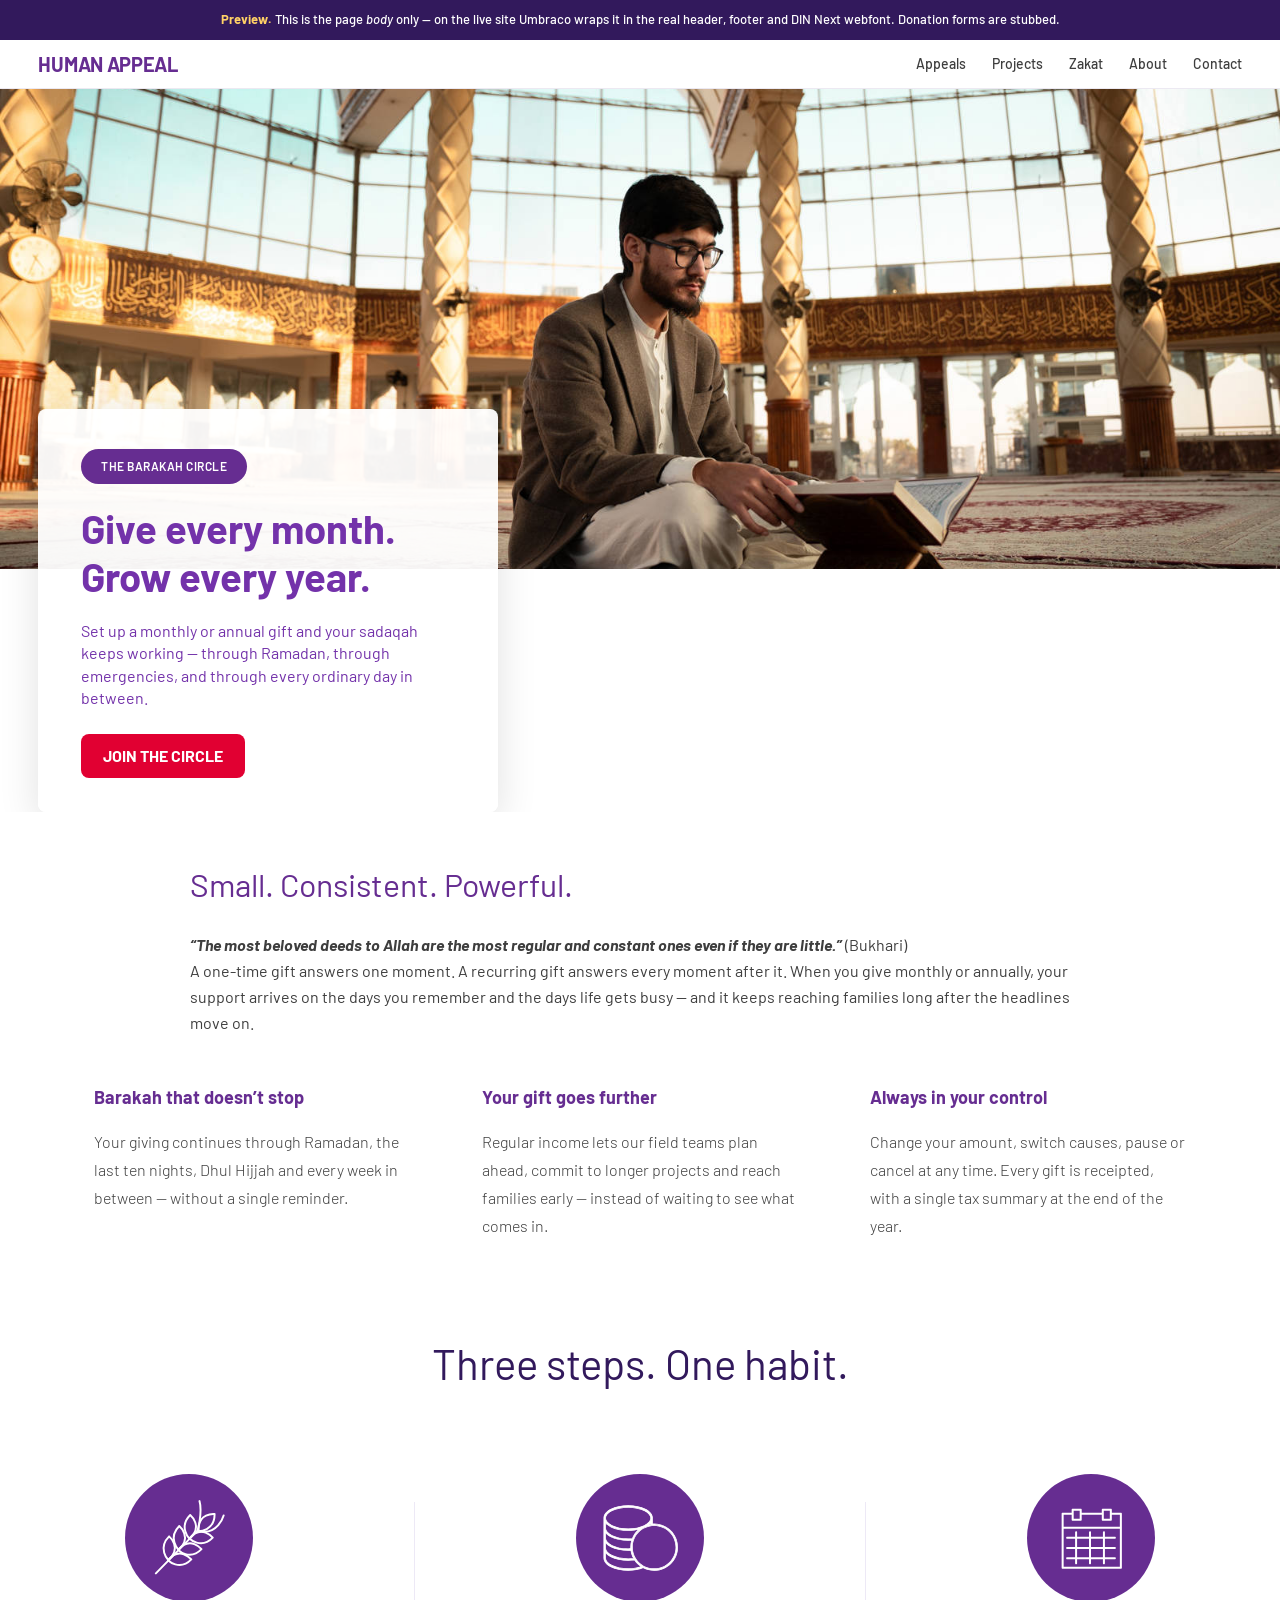
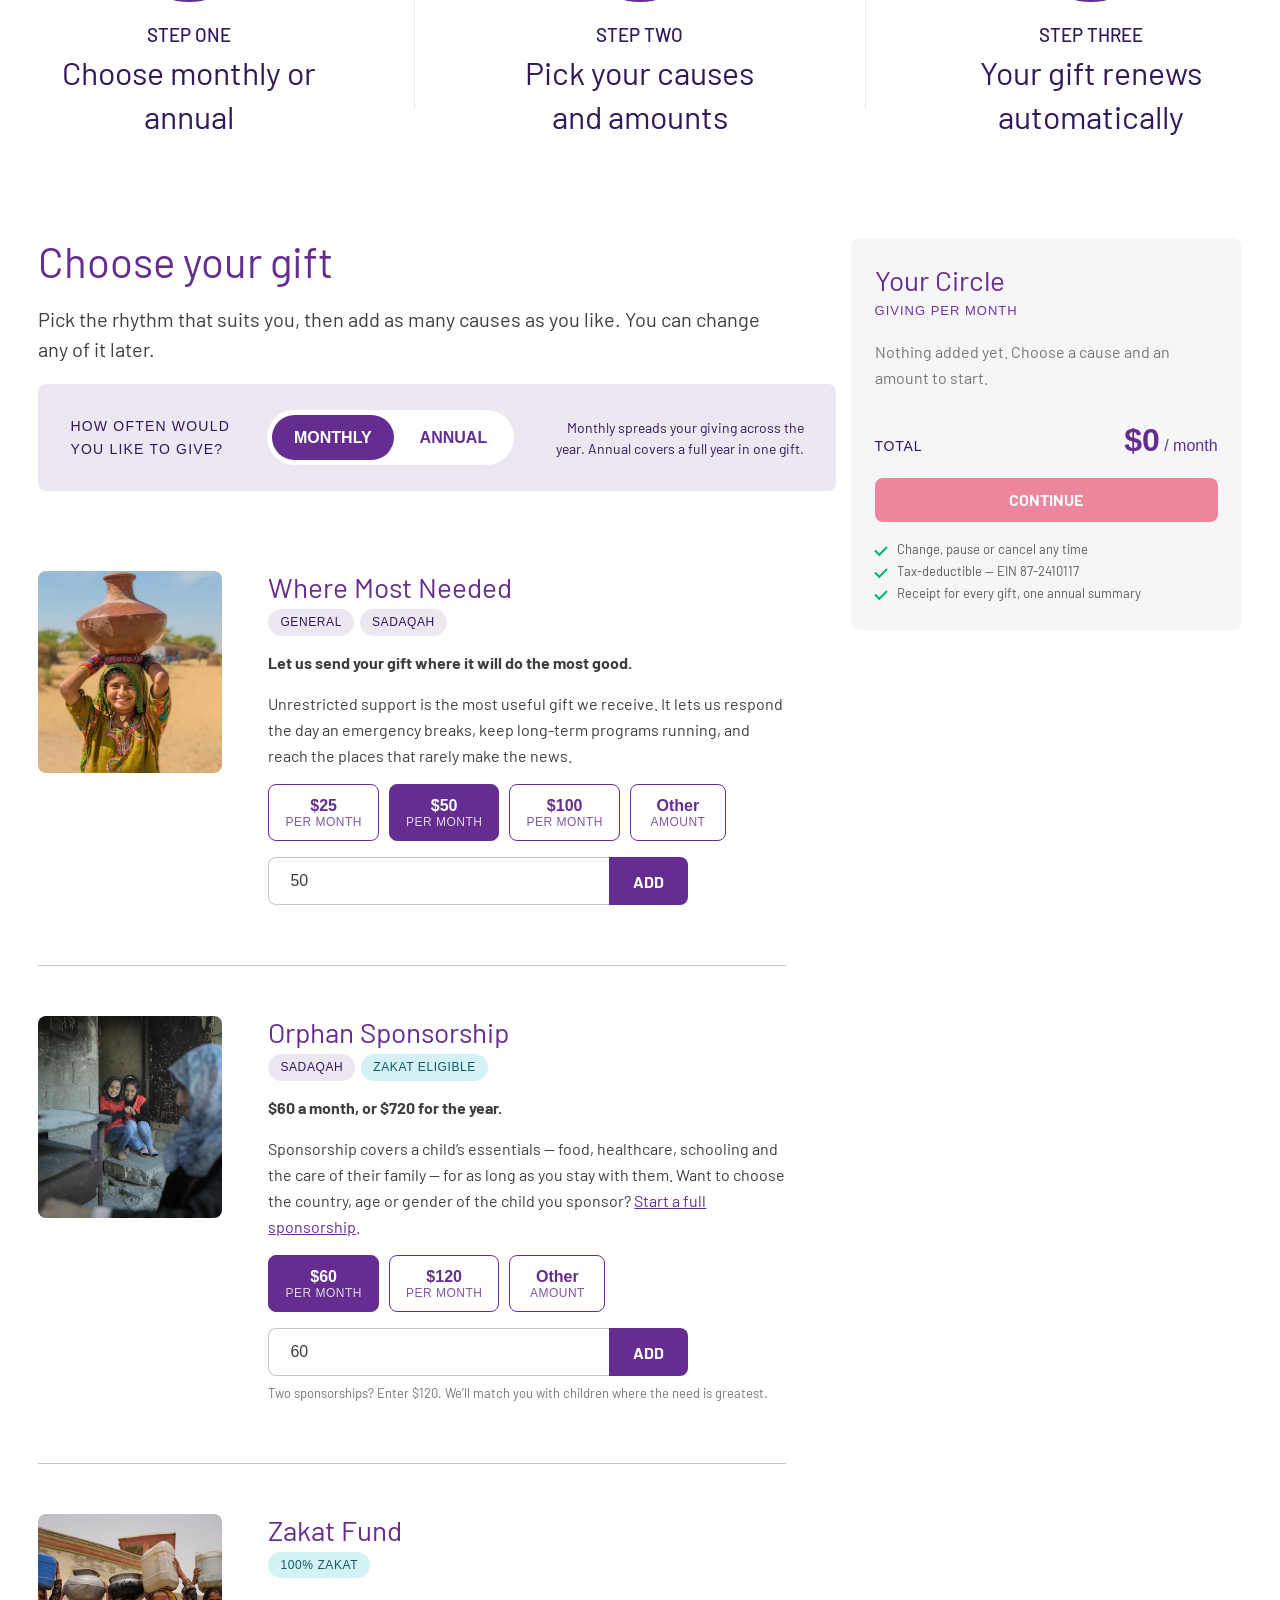
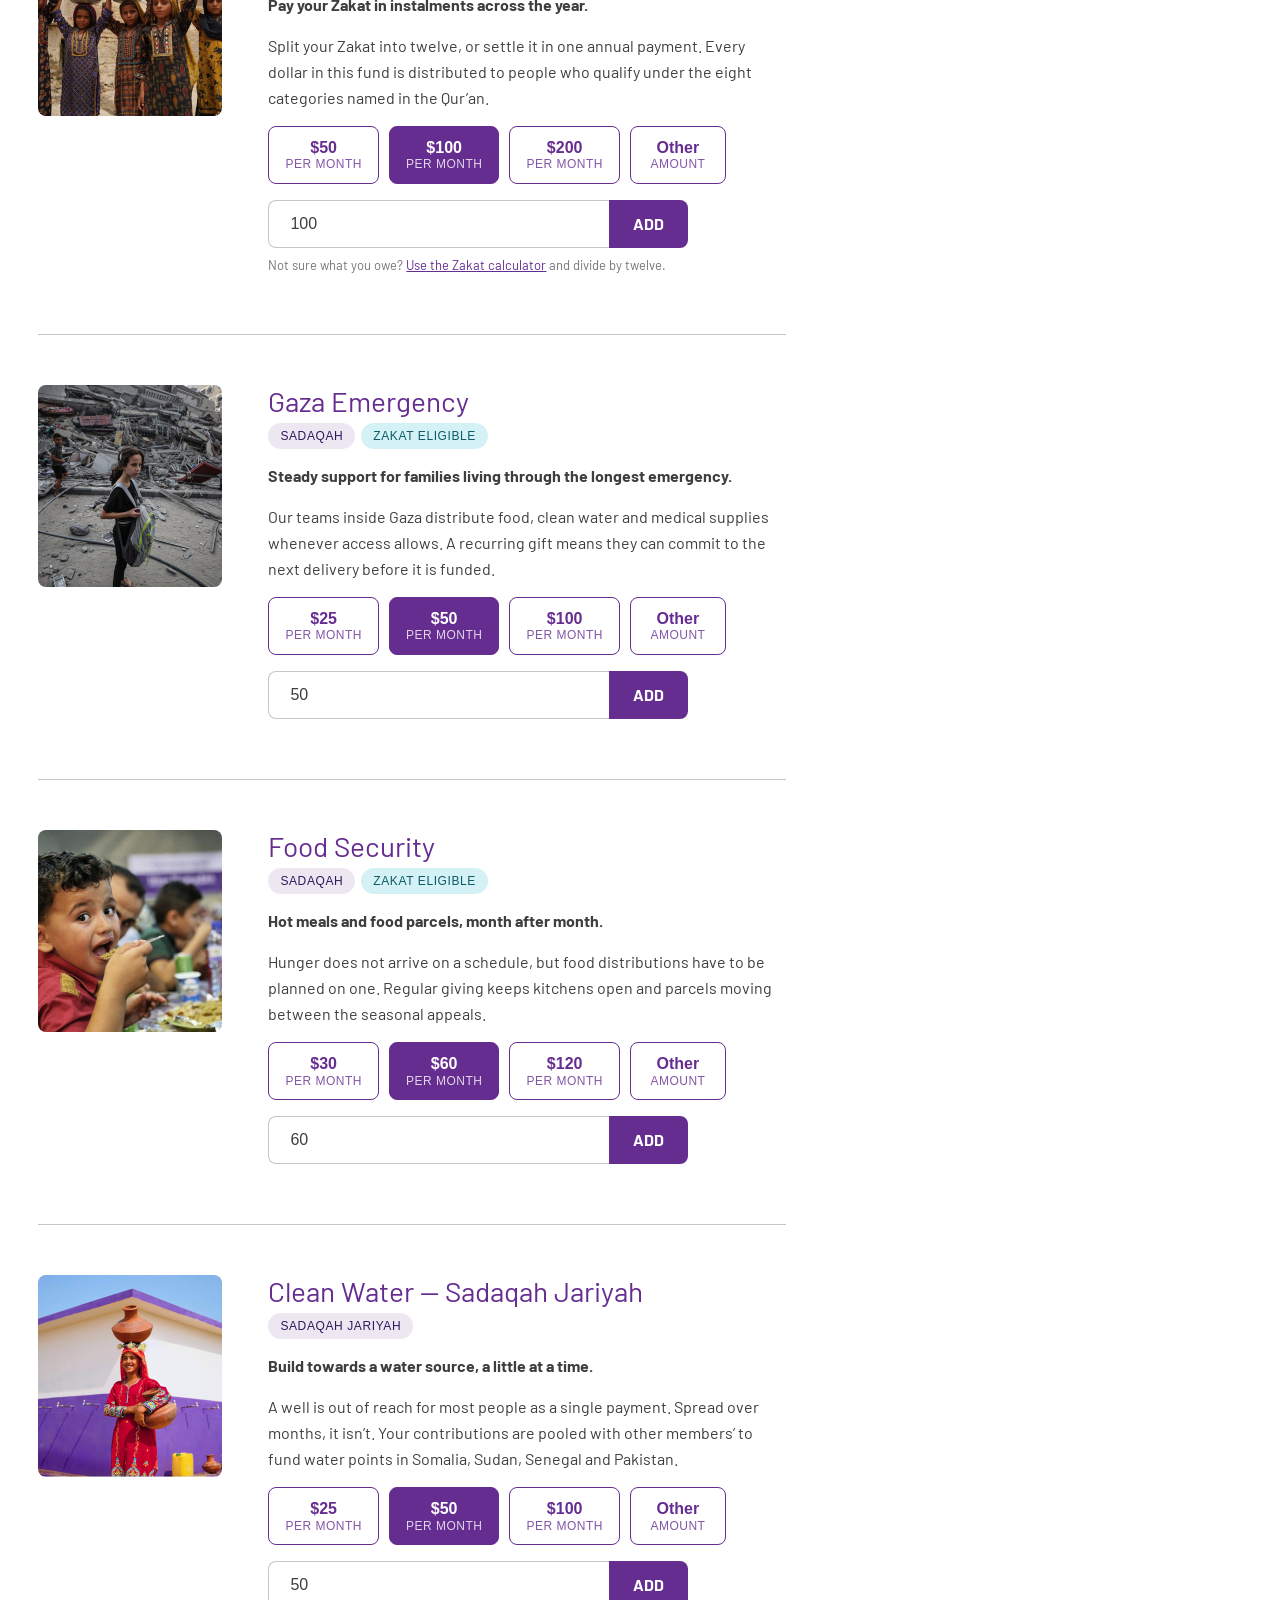
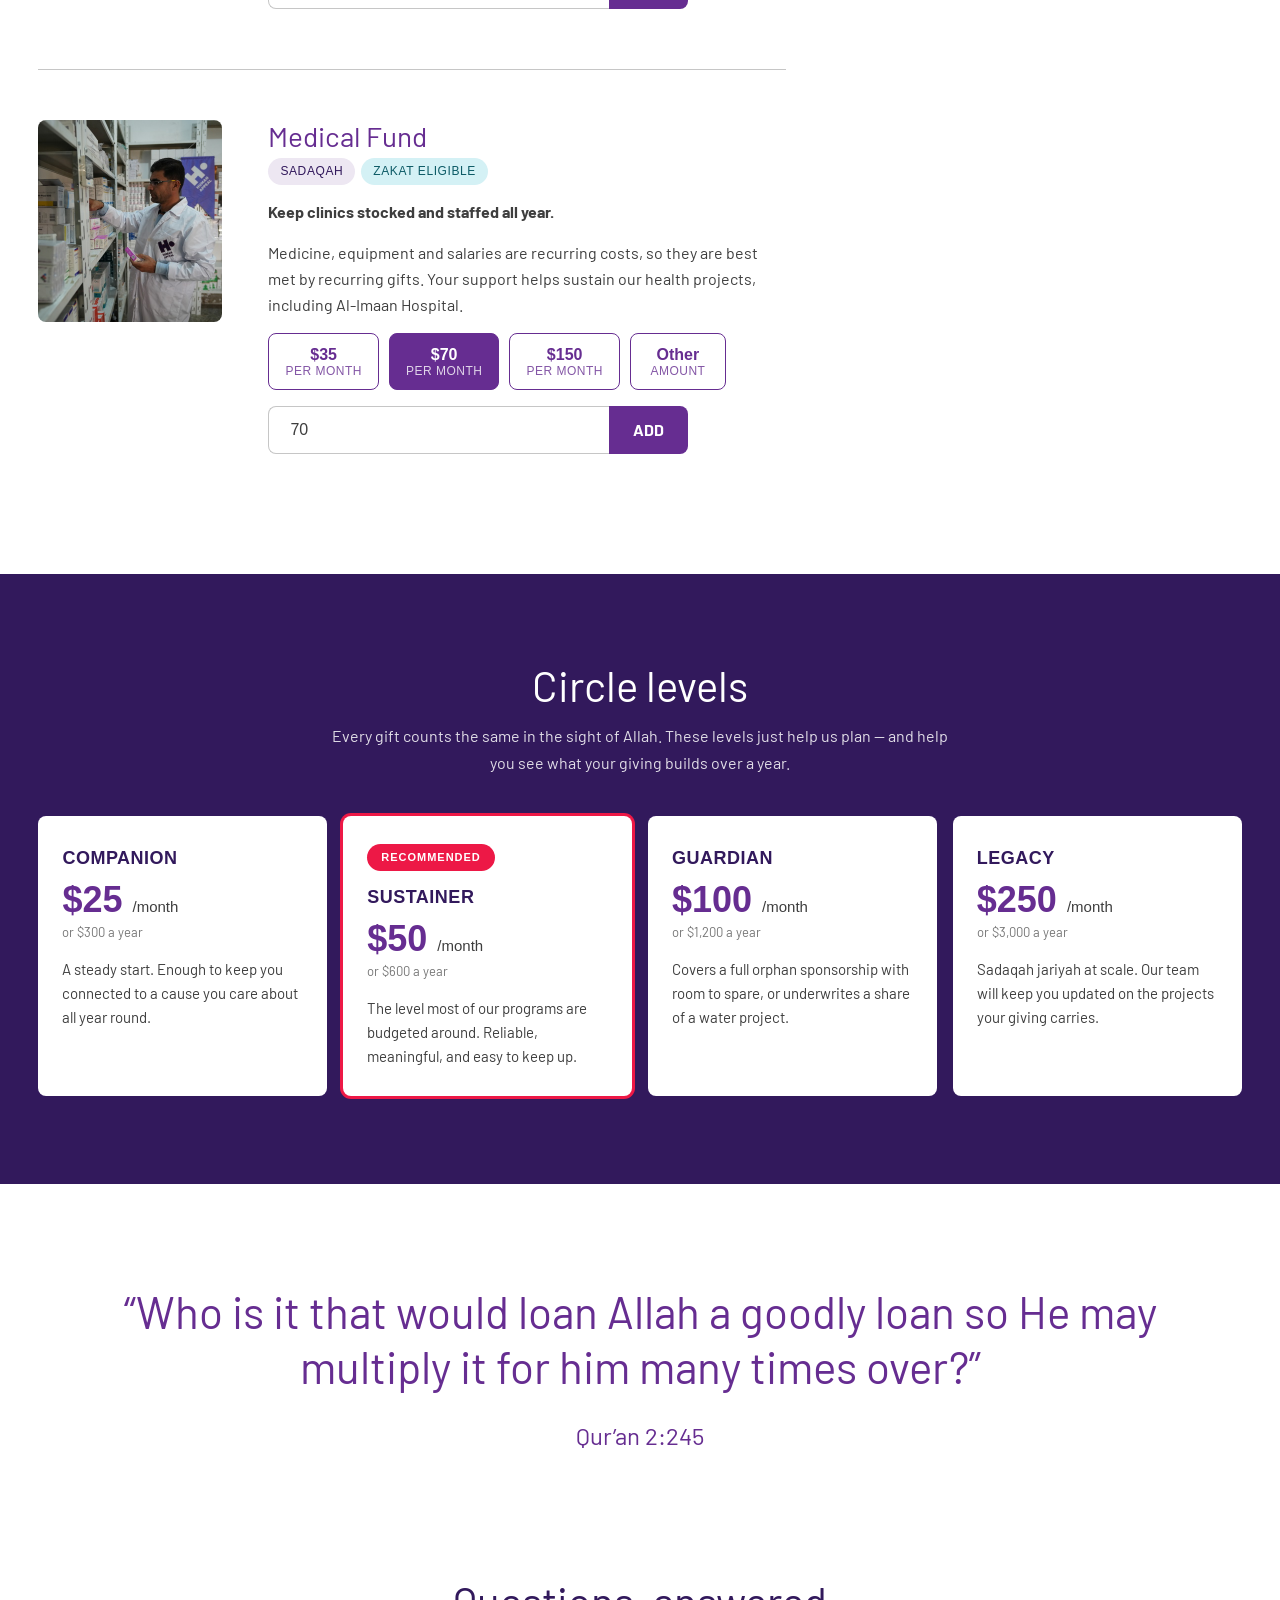
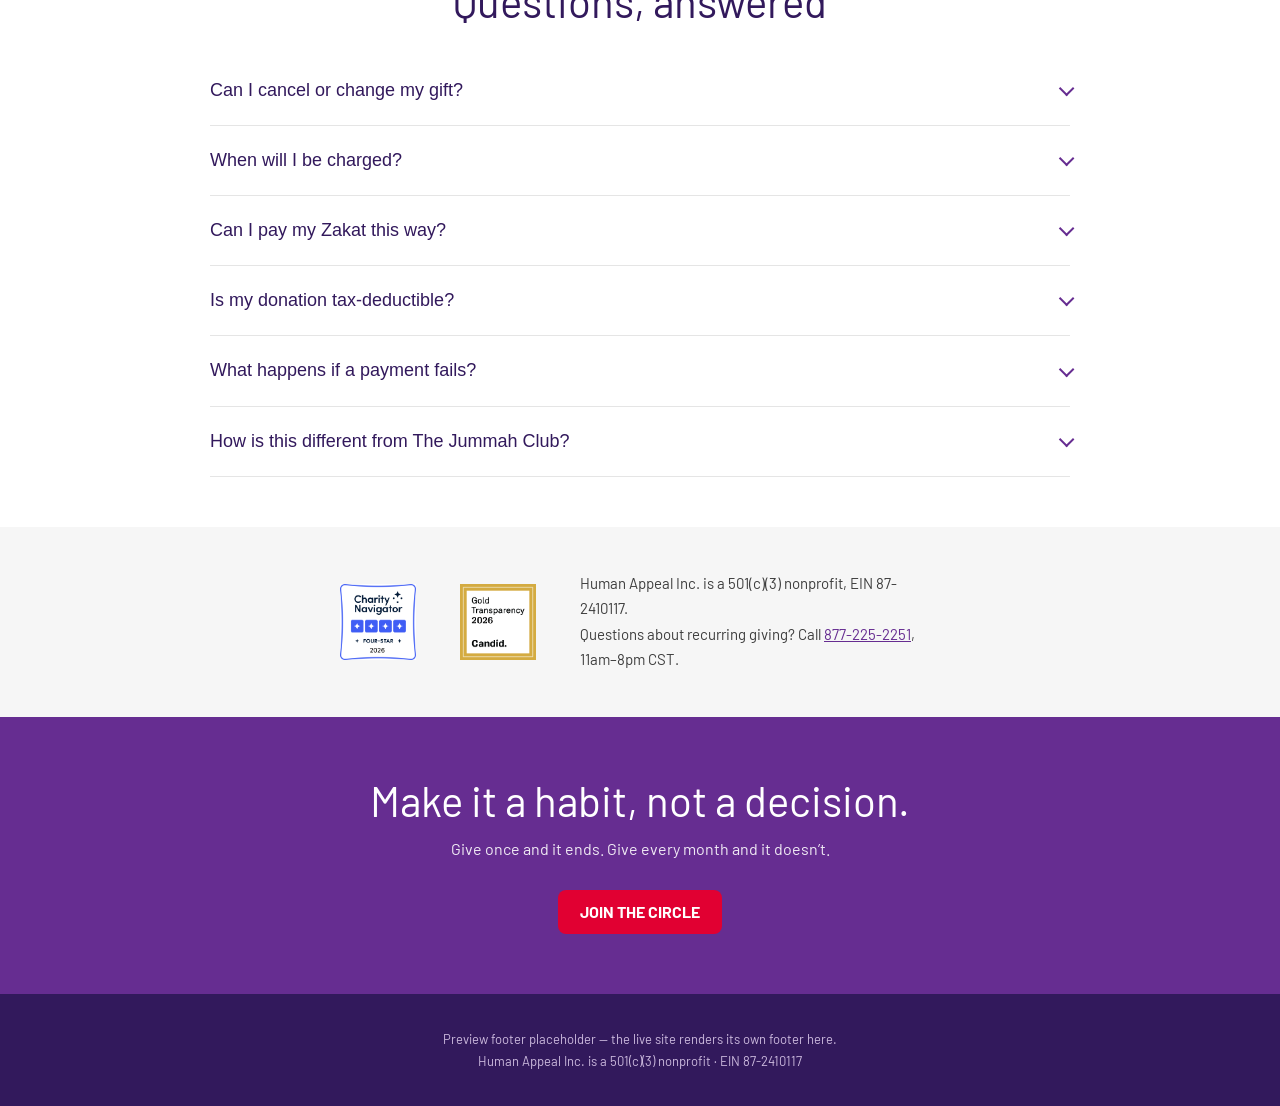
==== preview/index.html @ 76cbae32 "Add The Barakah Circle — monthly & annual giving page A single landing page for recurring donations," ====
<!doctype html>
<html lang="en">
<head>
<meta charset="utf-8">
<meta name="viewport" content="width=device-width, initial-scale=1">
<title>The Barakah Circle — Human Appeal USA (preview)</title>
<meta name="robots" content="noindex, nofollow">
<link rel="preconnect" href="https://fonts.googleapis.com">
<link rel="preconnect" href="https://fonts.gstatic.com" crossorigin>
<link href="https://fonts.googleapis.com/css2?family=Barlow:wght@300;400;500;600;700;900&display=swap" rel="stylesheet">
<style>
/* --- preview chrome (not part of the deliverable) --- */
.preview-note{background:#32195c;color:#fff;font:500 13px/1.5 Barlow,sans-serif;padding:10px 20px;text-align:center}
.preview-note strong{color:#ffd166}
.preview-header{background:#fff;border-bottom:1px solid #ece9f2;padding:14px 0}
.preview-header__inner{display:flex;align-items:center;justify-content:space-between;gap:20px;margin:0 auto;width:94%;max-width:1360px}
.preview-header__logo{font:700 20px/1 Barlow,sans-serif;color:#662d91;letter-spacing:-.3px;text-transform:uppercase}
.preview-header__nav{display:none;gap:26px;font:500 14px/1 Barlow,sans-serif;color:#3e3e3e}
.preview-header__nav span{color:#3e3e3e}
.preview-footer{background:#32195c;color:#cbb9dd;font:400 13px/1.7 Barlow,sans-serif;padding:34px 0;text-align:center}
@media (min-width:1024px){.preview-header__nav{display:flex}}
</style>
<style>
/* ============================ live theme subset ============================ */
/* ==========================================================================
   PREVIEW ONLY — a faithful subset of humanappealusa.org's theme.
   --------------------------------------------------------------------------
   These rules already exist on the live site (/css/theme-*.css,
   /css/hero-carousel-*.css, /css/steps-block-*.css). They are reproduced here
   so preview/index.html renders correctly as a standalone file.
   DO NOT upload this file to Umbraco — the site already ships all of it.

   Values were read directly off the live stylesheets:
     primary #662d91 · primary-darker #32195c · primary-light #7332aa
     brand-secondary #ed1846 · cta #e10032 · primary-lighter #ede7f2
     grey #f6f6f6 · body #3e3e3e · green #00b37d
     type: DIN Next (licensed). Barlow stands in for it here only.
   ========================================================================== */

*, *:before, *:after { box-sizing: border-box; }

body {
  margin: 0;
  font-family: "DIN Next", "DIN Next LT Pro", Barlow, Helvetica, Arial, sans-serif;
  font-size: 1rem;
  line-height: 1.625;
  color: #3e3e3e;
  background-color: #fff;
  -webkit-font-smoothing: antialiased;
  -moz-osx-font-smoothing: grayscale;
}

h1, h2, h3, h4, h5, h6, p, ul, fieldset, blockquote { margin: 0; padding: 0; font-weight: 400; }

img { max-width: 100%; }

/* ------------------------------------------------------------ containers */

.wrap, .wrap-large { margin: 0 auto; width: 94%; max-width: 1360px; }

.grid { display: block; }

@media (min-width: 1024px) {
  .grid.grid--1-12 { display: flex; flex-wrap: wrap; margin-left: -15px; align-items: flex-start; }
  .grid.grid--1-12 > .grid__item { margin-left: 15px; }
  .grid.grid--1-12 > .grid__item--span-8 { width: calc(100% / 1.5 - 15px); }
  .grid.grid--1-12 > .grid__item--span-4 { width: calc(100% / 3 - 15px); }
}

.spacer { height: 25px; }
.spacer--sm { height: 14px; }

@media (min-width: 1024px) { .spacer { height: 50px; } .spacer--sm { height: 20px; } }

/* ----------------------------------------------------------- typography */

.h1, .h2, .h3, .h4, .h5, .h6 { color: #662d91; }

.h1 { font-size: 1.75rem; line-height: 1.1428571429; }
.h2 { font-size: 1.5rem; line-height: 1.4166666667; }
.h3 { font-size: 1.375rem; line-height: 1.1363636364; }

@media (min-width: 1024px) {
  .h1 { font-size: 2.625rem; line-height: 1.0952380952; }
  .h2 { font-size: 2rem; line-height: 1.375; }
  .h3 { font-size: 1.75rem; line-height: 1.1428571429; }
}

.text-size--large { font-size: 1.125rem; line-height: 1.4444444444; }
@media (min-width: 1024px) { .text-size--large { font-size: 1.25rem; line-height: 1.5; } }

.text-color--light { color: #fff; }
.text-color--primary { color: #662d91; }
.text-color--primary-darker { color: #32195c; }
.text-color--default { color: #3e3e3e; }
.text-transform--uppercase { text-transform: uppercase; }
.text--center { text-align: center; }

.is-sans { font-family: "DIN Next", "DIN Next LT Pro", Barlow, Helvetica, Arial, sans-serif; }
.is-sans-medium { font-family: "DIN Next", "DIN Next LT Pro", Barlow, Helvetica, Arial, sans-serif; font-weight: 500; }
.is-sans-bold { font-family: "DIN Next", "DIN Next LT Pro", Barlow, Helvetica, Arial, sans-serif; font-weight: 700; }

.text-block__text { line-height: 1.625; }
.para-margin-right { margin-right: 0; }
@media (min-width: 1024px) { .para-margin-right { margin-right: 50px; } }

a { color: #662d91; }

/* -------------------------------------------------------------- buttons */

.button {
  padding: 19px 20px;
  border-radius: 8px;
  font-size: 1rem;
  font-family: "DIN Next", "DIN Next LT Pro", Barlow, Helvetica, Arial, sans-serif;
  font-weight: 700;
  line-height: 1.2142857143;
  text-align: center;
  text-decoration: none;
  text-transform: uppercase;
  border: none;
  transition: all 0.125s ease-out;
}

.button--inline-block { display: inline-block; }

.button--primary {
  padding: 14px 22px;
  display: inline-flex;
  align-items: center;
  justify-content: center;
  line-height: 1;
  background-color: #e10032;
  color: #fff;
  border-radius: 8px;
}

.button--primary:hover { background-color: #c82333; }

.button--brand-primary { background-color: #662d91; color: #fff; padding: 14px 24px; }

.button--action { position: relative; }

/* ----------------------------------------------------------------- hero */

.full-width-slider--outer { width: 100%; overflow: hidden; margin: 0; position: relative; }

.full-width-slider__item { display: flex; flex-direction: column; }

.full-width-slider__imagespacer { width: 100%; height: 256px; flex-shrink: 0; position: relative; }

.full-width-slider__image { position: absolute; inset: 0; display: block; }
.full-width-slider__image img { width: 100%; height: 100%; object-fit: cover; display: block; }

.full-width-slider__box {
  position: relative;
  background: #fffffff2;
  padding: 30px 20px;
  display: flex;
  flex-direction: column;
  z-index: 1;
}

.full-width-slider__box__subtitle {
  display: inline-block;
  align-self: flex-start;
  color: #fff;
  padding: 8px 20px;
  border-radius: 25px;
  font-size: 12px;
  font-weight: 600;
  margin: 0 0 20px;
  text-transform: uppercase;
  letter-spacing: 0.5px;
}

.full-width-slider__box__title { color: #7332aa; font-size: 32px; font-weight: 700; line-height: 1.2; margin: 0 0 20px; }

.full-width-slider__box__intro { color: #7332aa; font-size: 16px; line-height: 1.4; margin: 0 0 24px; }

.full-width-slider__box .button { align-self: flex-start; }

@media (min-width: 1024px) {
  .full-width-slider__item { display: block; position: relative; }
  .full-width-slider__imagespacer { height: 480px; }
  .full-width-slider__box {
    max-width: 460px;
    border-radius: 8px;
    padding: 40px 43px 34px;
    margin: -160px 0 0;
    box-shadow: 0 12px 40px rgba(0, 0, 0, 0.12);
  }
  .full-width-slider__box__title { font-size: 40px; }
}

/* ---------------------------------------------------- list-to-grid-text */

.list-to-grid-text__wrap { margin: 0 auto; width: 90.1333333333%; max-width: 656px; }
.list-to-grid-text__inner { display: block; }
.list-to-grid-text__item:not(:last-of-type) { margin-bottom: 29px; }
.list-to-grid-text__item-title { margin-bottom: 21px; font-weight: 700; font-size: 1rem; line-height: 1.5; }
.list-to-grid-text__item-text { line-height: 1.7142857143; font-weight: 300; }

@media (min-width: 1024px) {
  .list-to-grid-text__wrap { width: 85.375%; max-width: 1366px; }
  .list-to-grid-text__inner { display: flex; justify-content: space-between; }
  .list-to-grid-text__item:not(:last-of-type) { margin-bottom: 0; margin-right: 6.625%; }
  .list-to-grid-text__item--1 { max-width: 900px; margin: 0 auto; }
  .list-to-grid-text__item--3 { width: 33.33%; }
  .list-to-grid-text__item-title { margin-bottom: 20px; font-size: 1.125rem; line-height: 1.2222222222; }
  .list-to-grid-text__item-text { line-height: 1.75; }
}

/* ---------------------------------------------------------------- steps */

.steps { padding: 0 29px; }
.steps__title { text-align: center; margin-bottom: 44px; }
.steps__item { width: 100%; margin-bottom: 25px; }
.steps__divider { display: none; }
.steps__icon { width: 100%; max-width: 128px; margin: 0 auto 18px; }
.steps__icon img { display: block; width: 100%; }
.steps h3 { margin-block-start: 0; }

@media (min-width: 1024px) {
  .steps { padding: 0; }
  .steps__title { margin-bottom: 88px; }
  .steps__list { display: flex; justify-content: space-between; }
  .steps__item { width: 25%; padding: 0 10px; margin-bottom: 0; }
  .steps__divider { display: block; width: 1px; height: 208px; align-self: center; background-color: #ede9f6; }
}

/* ----------------------------------------------------------- pull-quote */

.pull-quote {
  padding: 60px 25px;
  background-image: url("https://humanappealusa.org/img/givers-club/quote-background-pattern.png");
  background-repeat: repeat;
  background-size: contain;
}

.pull-quote__quote { font-size: 1.5rem; line-height: 1.25; margin: 0 0 20px; max-width: 1100px; margin-inline: auto; }
.pull-quote__cite { font-size: 1.25rem; line-height: 1; display: block; font-style: normal; }

@media (min-width: 1024px) {
  .pull-quote { padding: 100px 25px 80px; }
  .pull-quote__quote { font-size: 2.75rem; margin: 0 auto 30px; }
  .pull-quote__cite { font-size: 1.5rem; }
}

</style>
<style>
/* ============================ new block styles ============================ */
/* ==========================================================================
   Recurring Giving block — "The Barakah Circle"
   Human Appeal USA
   --------------------------------------------------------------------------
   Only NEW styles live here. Everything else on the page reuses the existing
   theme classes already shipped by the site:
     .wrap .grid .grid--1-12 .grid__item--span-8 .spacer .h1 .h2 .h3
     .button .button--primary .button--brand-primary .button--action
     .text-color--primary .text-color--primary-darker .is-sans .is-sans-bold
     .steps .full-width-slider .list-to-grid-text .pull-quote
   Brand tokens taken from /css/theme-*.css:
     primary #662d91 · primary-darker #32195c · primary-light #7332aa
     brand-secondary #ed1846 · cta #e10032 · green #00b37d
     primary-lighter #ede7f2 · grey #f6f6f6 · body #3e3e3e
   ========================================================================== */

.recurring-giving {
  --rg-primary: #662d91;
  --rg-primary-darker: #32195c;
  --rg-primary-light: #7332aa;
  --rg-primary-lighter: #ede7f2;
  --rg-accent: #ed1846;
  --rg-cta: #e10032;
  --rg-green: #00b37d;
  --rg-grey: #f6f6f6;
  --rg-border: #c6c6c6;
  --rg-body: #3e3e3e;
}

/* --------------------------------------------------------------- frequency */

.rg-frequency {
  background-color: var(--rg-primary-lighter);
  border-radius: 8px;
  padding: 24px 20px;
  margin-bottom: 30px;
}

@media (min-width: 1024px) {
  .rg-frequency {
    display: flex;
    align-items: center;
    justify-content: space-between;
    padding: 26px 32px;
  }
}

.rg-frequency__label {
  display: block;
  margin: 0 0 14px;
  font-family: DIN Next, sans-serif;
  font-weight: 500;
  font-size: 0.875rem;
  letter-spacing: 1.2px;
  text-transform: uppercase;
  color: var(--rg-primary-darker);
}

@media (min-width: 1024px) {
  .rg-frequency__label { margin: 0 24px 0 0; }
}

.rg-frequency__switch {
  display: flex;
  background-color: #fff;
  border-radius: 999px;
  padding: 5px;
  gap: 4px;
}

.rg-frequency__option { flex: 1 1 50%; position: relative; }

.rg-frequency__option input {
  position: absolute;
  opacity: 0;
  width: 100%;
  height: 100%;
  margin: 0;
  cursor: pointer;
}

.rg-frequency__option label {
  display: block;
  padding: 13px 22px;
  border-radius: 999px;
  font-family: DIN Next, sans-serif;
  font-weight: 700;
  font-size: 1rem;
  line-height: 1.2;
  text-align: center;
  text-transform: uppercase;
  color: var(--rg-primary);
  cursor: pointer;
  transition: all 0.15s ease-out;
}

.rg-frequency__option input:checked + label {
  background-color: var(--rg-primary);
  color: #fff;
}

.rg-frequency__option input:focus-visible + label {
  outline: 2px solid var(--rg-primary-darker);
  outline-offset: 2px;
}

.rg-frequency__note {
  margin: 14px 0 0;
  font-size: 0.875rem;
  line-height: 1.5;
  color: var(--rg-primary-darker);
}

@media (min-width: 1024px) {
  .rg-frequency__note { margin: 0 0 0 24px; max-width: 300px; text-align: right; }
}

/* -------------------------------------------------------------- cause card */

.rg-cause {
  display: flex;
  flex-direction: column;
  padding: 30px 0 40px;
  border-bottom: 1px solid var(--rg-border);
}

.rg-cause:last-of-type { border-bottom: none; padding-bottom: 20px; }

@media (min-width: 1024px) {
  .rg-cause { flex-direction: row; padding: 50px 0 60px; margin-right: 50px; }
  .rtl .rg-cause { margin-left: 50px; margin-right: 0; }
}

.rg-cause__image-wrap { flex-shrink: 0; }

.rg-cause__image {
  display: block;
  width: 120px;
  height: 132px;
  object-fit: cover;
  border-radius: 8px;
}

@media (min-width: 1024px) {
  .rg-cause__image { width: 184px; height: 202px; }
}

.rg-cause__content { margin-top: 20px; }

@media (min-width: 1024px) {
  .rg-cause__content { margin-top: 0; margin-left: 46px; }
  .rtl .rg-cause__content { margin-left: 0; margin-right: 46px; }
}

.rg-cause__title { margin: 0 0 6px; }

.rg-cause__tags { display: flex; flex-wrap: wrap; gap: 6px; margin: 0 0 14px; }

.rg-cause__tag {
  display: inline-block;
  padding: 4px 12px 3px;
  border-radius: 999px;
  background-color: var(--rg-primary-lighter);
  color: var(--rg-primary-darker);
  font-family: DIN Next, sans-serif;
  font-size: 0.75rem;
  font-weight: 500;
  letter-spacing: 0.6px;
  text-transform: uppercase;
}

.rg-cause__tag--zakat { background-color: #d4f1f5; color: #0d5b66; }

.rg-cause__para { margin: 0 0 15px; line-height: 1.625; }

/* ------------------------------------------------------------ amount chips */

.rg-amounts { display: flex; flex-wrap: wrap; gap: 10px; margin: 0 0 16px; }

.rg-amounts__chip { position: relative; }

.rg-amounts__chip input { position: absolute; opacity: 0; width: 100%; height: 100%; margin: 0; cursor: pointer; }

.rg-amounts__chip label {
  display: block;
  min-width: 96px;
  padding: 11px 16px;
  border: 1px solid var(--rg-primary);
  border-radius: 8px;
  background-color: #fff;
  color: var(--rg-primary);
  font-family: DIN Next, sans-serif;
  font-weight: 700;
  font-size: 1rem;
  line-height: 1.2;
  text-align: center;
  cursor: pointer;
  transition: all 0.125s ease-out;
}

.rg-amounts__chip input:checked + label {
  background-color: var(--rg-primary);
  border-color: var(--rg-primary);
  color: #fff;
}

.rg-amounts__chip input:focus-visible + label { outline: 2px solid var(--rg-primary-darker); outline-offset: 2px; }

.rg-amounts__chip label small {
  display: block;
  font-weight: 400;
  font-size: 0.75rem;
  text-transform: uppercase;
  letter-spacing: 0.5px;
  opacity: 0.8;
}

/* ------------------------------------------------------------- add to cart */

.rg-cause__form { max-width: 620px; }

.rg-cause__button-wrap { display: flex; max-width: 420px; }

.rg-cause__input {
  flex: 1 1 auto;
  min-width: 0;
  padding: 14px 21px;
  border: 1px solid var(--rg-border);
  border-right: none;
  border-radius: 8px 0 0 8px;
  font-family: DIN Next, sans-serif;
  font-size: 1rem;
  color: var(--rg-body);
  -moz-appearance: textfield;
}

.rg-cause__input::-webkit-outer-spin-button,
.rg-cause__input::-webkit-inner-spin-button { -webkit-appearance: none; margin: 0; }

.rtl .rg-cause__input { border-radius: 0 8px 8px 0; border-right: 1px solid var(--rg-border); border-left: none; }

.rg-cause__button { border-radius: 0 8px 8px 0; white-space: nowrap; cursor: pointer; }

.rtl .rg-cause__button { border-radius: 8px 0 0 8px; }

.rg-cause__button:hover { background-color: var(--rg-primary-darker); }

.rg-cause__hint { margin: 8px 0 0; font-size: 0.8125rem; line-height: 1.4; color: #767676; }

/* -------------------------------------------------------------------- cart */

.rg-cart {
  background-color: var(--rg-grey);
  border-radius: 8px;
  padding: 26px 24px;
}

@media (min-width: 1024px) {
  .rg-cart--sticky { position: sticky; top: 110px; }
}

.rg-cart__title { margin: 0 0 4px; }

.rg-cart__frequency {
  margin: 0 0 18px;
  font-family: DIN Next, sans-serif;
  font-size: 0.8125rem;
  font-weight: 500;
  letter-spacing: 1px;
  text-transform: uppercase;
  color: var(--rg-primary-light);
}

.rg-cart__list { list-style: none; margin: 0 0 18px; padding: 0; }

.rg-cart__empty { margin: 0 0 18px; color: #767676; line-height: 1.6; }

.rg-cart__row {
  display: flex;
  align-items: baseline;
  justify-content: space-between;
  gap: 12px;
  padding: 12px 0;
  border-bottom: 1px solid #e5e5e5;
}

.rg-cart__row-name { font-family: DIN Next, sans-serif; color: var(--rg-primary-darker); }

.rg-cart__row-amount { font-family: DIN Next, sans-serif; font-weight: 700; color: var(--rg-primary); white-space: nowrap; }

.rg-cart__remove {
  display: inline-block;
  margin-left: 10px;
  padding: 0;
  border: none;
  background: none;
  color: #999;
  font-size: 0.8125rem;
  text-decoration: underline;
  cursor: pointer;
}

.rg-cart__remove:hover { color: var(--rg-accent); }

.rg-cart__total {
  display: flex;
  align-items: baseline;
  justify-content: space-between;
  gap: 12px;
  padding: 16px 0 20px;
}

.rg-cart__total-label {
  font-family: DIN Next, sans-serif;
  font-weight: 500;
  text-transform: uppercase;
  letter-spacing: 0.8px;
  font-size: 0.875rem;
  color: var(--rg-primary-darker);
}

.rg-cart__total-value {
  font-family: DIN Next, sans-serif;
  font-weight: 700;
  font-size: 2rem;
  line-height: 1;
  color: var(--rg-primary);
}

.rg-cart__total-value span { font-size: 1rem; font-weight: 400; }

.rg-cart__cta { width: 100%; }

.rg-cart__cta[disabled] { opacity: 0.45; pointer-events: none; }

.rg-cart__reassure {
  margin: 16px 0 0;
  padding: 0;
  list-style: none;
  font-size: 0.8125rem;
  line-height: 1.7;
  color: #5c5c5c;
}

.rg-cart__reassure li { padding-left: 22px; position: relative; }

.rtl .rg-cart__reassure li { padding-left: 0; padding-right: 22px; }

.rg-cart__reassure li:before {
  content: "";
  position: absolute;
  left: 0;
  top: 8px;
  width: 12px;
  height: 7px;
  border-left: 2px solid var(--rg-green);
  border-bottom: 2px solid var(--rg-green);
  transform: rotate(-45deg);
}

.rtl .rg-cart__reassure li:before { left: auto; right: 0; }

/* ----------------------------------------------------------- member levels */

.rg-levels { background-color: var(--rg-primary-darker); padding: 60px 0; }

@media (min-width: 1024px) { .rg-levels { padding: 88px 0; } }

.rg-levels__title, .rg-levels__intro { color: #fff; text-align: center; }

.rg-levels__title { margin: 0 0 14px; }

.rg-levels__intro { margin: 0 auto 40px; max-width: 640px; line-height: 1.7; opacity: 0.85; }

.rg-levels__list { display: grid; gap: 16px; grid-template-columns: 1fr; }

@media (min-width: 700px) { .rg-levels__list { grid-template-columns: repeat(2, 1fr); } }

@media (min-width: 1024px) { .rg-levels__list { grid-template-columns: repeat(4, 1fr); } }

.rg-level {
  background-color: #fff;
  border-radius: 8px;
  padding: 28px 24px;
  display: flex;
  flex-direction: column;
}

.rg-level--featured { box-shadow: 0 0 0 3px var(--rg-accent); }

.rg-level__flag {
  align-self: flex-start;
  margin: 0 0 12px;
  padding: 5px 14px 4px;
  border-radius: 999px;
  background-color: var(--rg-accent);
  color: #fff;
  font-family: DIN Next, sans-serif;
  font-size: 0.6875rem;
  font-weight: 700;
  letter-spacing: 1px;
  text-transform: uppercase;
}

.rg-level__name {
  margin: 0 0 8px;
  font-family: DIN Next, sans-serif;
  font-weight: 700;
  font-size: 1.125rem;
  letter-spacing: 0.5px;
  text-transform: uppercase;
  color: var(--rg-primary-darker);
}

.rg-level__price {
  margin: 0 0 4px;
  font-family: DIN Next, sans-serif;
  font-weight: 700;
  font-size: 2.25rem;
  line-height: 1;
  color: var(--rg-primary);
}

.rg-level__price span { font-size: 0.9375rem; font-weight: 400; color: var(--rg-body); }

.rg-level__annual { margin: 0 0 14px; font-size: 0.8125rem; color: #767676; }

.rg-level__desc { margin: 0; font-size: 0.9375rem; line-height: 1.6; color: var(--rg-body); }

/* --------------------------------------------------------------- trust bar */

.rg-trust { background-color: var(--rg-grey); padding: 44px 0; }

.rg-trust__inner {
  display: flex;
  flex-wrap: wrap;
  align-items: center;
  justify-content: center;
  gap: 28px 44px;
  text-align: center;
}

.rg-trust__badge { height: 76px; width: auto; }

.rg-trust__text { margin: 0; font-size: 0.9375rem; line-height: 1.7; color: var(--rg-body); max-width: 360px; text-align: left; }

.rtl .rg-trust__text { text-align: right; }

/* --------------------------------------------------------------------- faq */

.rg-faq { max-width: 860px; margin: 0 auto; }

.rg-faq__title { text-align: center; margin: 0 0 32px; }

.rg-faq__item { border-bottom: 1px solid #e5e5e5; }

.rg-faq__item summary {
  display: flex;
  align-items: center;
  justify-content: space-between;
  gap: 16px;
  padding: 22px 0;
  font-family: DIN Next, sans-serif;
  font-weight: 500;
  font-size: 1.125rem;
  line-height: 1.4;
  color: var(--rg-primary-darker);
  cursor: pointer;
  list-style: none;
}

.rg-faq__item summary::-webkit-details-marker { display: none; }

.rg-faq__item summary:after {
  content: "";
  flex-shrink: 0;
  width: 11px;
  height: 11px;
  border-right: 2px solid var(--rg-primary);
  border-bottom: 2px solid var(--rg-primary);
  transform: rotate(45deg) translateY(-3px);
  transition: transform 0.15s ease-out;
}

.rg-faq__item[open] summary:after { transform: rotate(-135deg) translateY(-3px); }

.rg-faq__answer { margin: 0 0 22px; line-height: 1.75; color: var(--rg-body); }

.rg-faq__answer a { color: var(--rg-primary); }

/* ------------------------------------------------------------- final strip */

.rg-final { background-color: var(--rg-primary); padding: 60px 0; text-align: center; }

.rg-final__title { margin: 0 0 12px; color: #fff; }

.rg-final__text { margin: 0 auto 28px; max-width: 560px; color: #fff; opacity: 0.9; line-height: 1.7; }

.rg-final .button { display: inline-block; }

</style>
</head>
<body>
<div class="preview-note">
  <strong>Preview.</strong> This is the page <em>body</em> only — on the live site Umbraco wraps it in the real header, footer and DIN&nbsp;Next webfont. Donation forms are stubbed.
</div>
<div class="preview-header">
  <div class="preview-header__inner">
    <span class="preview-header__logo">Human Appeal</span>
    <nav class="preview-header__nav"><span>Appeals</span><span>Projects</span><span>Zakat</span><span>About</span><span>Contact</span></nav>
  </div>
</div>
<!-- ==========================================================================
     THE BARAKAH CIRCLE — monthly & annual giving
     Human Appeal USA · page body (everything between header and footer)

     Built with the site's own theme classes so it inherits the live
     typography, colours, grid and buttons with no extra work:
       .wrap .grid.grid--1-12 .grid__item--span-8 .grid__item--span-4
       .spacer .spacer--sm .h1 .h2 .h3 .is-sans .is-sans-bold .is-sans-medium
       .text-color--primary .text-color--primary-darker .text-color--light
       .text--center .text-transform--uppercase .text-size--large
       .button .button--inline-block .button--primary .button--brand-primary
       .button--action .steps .full-width-slider .list-to-grid-text .pull-quote

     BEFORE PUBLISHING: seven donationItemId fields below are still
     placeholders. Fill them in from the CRM (see UPLOAD-GUIDE.md, step 4).
     ========================================================================== -->

<!-- ============================================================ 1 · HERO -->
<div class="header-container-adjacent full-width-slider--outer">
    <div class="full-width-slider full-width-slider--inner-wrap">
        <section class="full-width-slider__item">
            <div class="full-width-slider__imagespacer">
                <picture class="full-width-slider__image">
                    <img src="[data-uri]"
                         class="object-fit--cover"
                         alt="Give every month. Grow every year.">
                </picture>
            </div>
            <div class="wrap-large">
                <div class="full-width-slider__box">
                    <h2 class="full-width-slider__box__subtitle text-color--light is-sans-medium" style="background-color:#662d91;">The Barakah Circle</h2>
                    <h1 class="full-width-slider__box__title is-sans-bold text-color--primary">Give every month. Grow every year.</h1>
                    <p class="full-width-slider__box__intro">Set up a monthly or annual gift and your sadaqah keeps working &#x2014; through Ramadan, through emergencies, and through every ordinary day in between.</p>
                    <a href="#choose-your-gift" class="button button--inline-block button--primary button--action smooth-scroll" title="Join the Circle">Join the Circle</a>
                </div>
            </div>
        </section>
    </div>
</div>

<!-- ================================================ 2 · WHY IT MATTERS -->
<div class="spacer"></div>

<section class="list-to-grid-text">
    <div class="list-to-grid-text__wrap">
        <div class="list-to-grid-text__inner">
            <div class="list-to-grid-text__item list-to-grid-text__item--1">
                <h2 class="h2">Small. Consistent. Powerful.</h2>
                <p class="text-block__text"><br></p>
                <p class="text-block__text"><strong><em>&ldquo;The most beloved deeds to Allah are the most regular and constant ones even if they are little.&rdquo;</em></strong> (Bukhari)</p>
                <p class="text-block__text">A one-time gift answers one moment. A recurring gift answers every moment after it. When you give monthly or annually, your support arrives on the days you remember and the days life gets busy &#x2014; and it keeps reaching families long after the headlines move on.</p>
            </div>
        </div>
    </div>
</section>

<div class="spacer"></div>

<!-- =========================================== 3 · THREE REASONS (3 cols) -->
<section class="list-to-grid-text">
    <div class="list-to-grid-text__wrap">
        <div class="list-to-grid-text__inner">
            <div class="list-to-grid-text__item list-to-grid-text__item--3">
                <p class="text-color--primary list-to-grid-text__item-title">Barakah that doesn&rsquo;t stop</p>
                <p class="list-to-grid-text__item-text">Your giving continues through Ramadan, the last ten nights, Dhul Hijjah and every week in between &#x2014; without a single reminder.</p>
            </div>
            <div class="list-to-grid-text__item list-to-grid-text__item--3">
                <p class="text-color--primary list-to-grid-text__item-title">Your gift goes further</p>
                <p class="list-to-grid-text__item-text">Regular income lets our field teams plan ahead, commit to longer projects and reach families early &#x2014; instead of waiting to see what comes in.</p>
            </div>
            <div class="list-to-grid-text__item list-to-grid-text__item--3">
                <p class="text-color--primary list-to-grid-text__item-title">Always in your control</p>
                <p class="list-to-grid-text__item-text">Change your amount, switch causes, pause or cancel at any time. Every gift is receipted, with a single tax summary at the end of the year.</p>
            </div>
        </div>
    </div>
</section>

<div class="spacer"></div>
<div class="spacer"></div>

<!-- ====================================================== 4 · THREE STEPS -->

<section class="steps">
    <div class="wrap">
        <h2 class="steps__title h1 text-color--primary-darker is-sans">Three steps. One habit.</h2>
        <div class="steps__list">
            <div class="steps__item">
                <div class="steps__icon">
                    <img src="[data-uri]" alt="">
                </div>
                <h3 class="is-sans-medium text--center text-color--primary-darker text-transform--uppercase">Step one</h3>
                <p class="h2 text--center text-color--primary-darker">Choose monthly or annual</p>
            </div>
            <div class="steps__divider"></div>
            <div class="steps__item">
                <div class="steps__icon">
                    <img src="[data-uri]" alt="">
                </div>
                <h3 class="is-sans-medium text--center text-color--primary-darker text-transform--uppercase">Step two</h3>
                <p class="h2 text--center text-color--primary-darker">Pick your causes and amounts</p>
            </div>
            <div class="steps__divider"></div>
            <div class="steps__item">
                <div class="steps__icon">
                    <img src="[data-uri]" alt="">
                </div>
                <h3 class="is-sans-medium text--center text-color--primary-darker text-transform--uppercase">Step three</h3>
                <p class="h2 text--center text-color--primary-darker">Your gift renews automatically</p>
            </div>
        </div>
    </div>
</section>

<div class="spacer"></div>
<div class="spacer"></div>

<!-- ============================================= 5 · CHOOSE YOUR GIFT -->
<div id="choose-your-gift"></div>

<section class="recurring-giving" id="recurring-giving"
         data-frequency="monthly"
         data-cart-url="/the-barakah-circle/barakah-circle-cart">
    <div class="wrap">
        <div class="grid grid--1-12">

            <!-- ------------------------------------------------ left column -->
            <div class="grid__item grid__item--span-8">

                <h2 class="h1 text-color--primary">Choose your gift</h2>
                <div class="spacer--sm"></div>
                <p class="para-margin-right text-size--large">Pick the rhythm that suits you, then add as many causes as you like. You can change any of it later.</p>

                <div class="spacer--sm"></div>

                <!-- frequency switch -->
                <div class="rg-frequency">
                    <span class="rg-frequency__label" id="rg-frequency-label">How often would you like to give?</span>
                    <div class="rg-frequency__switch" role="radiogroup" aria-labelledby="rg-frequency-label">
                        <div class="rg-frequency__option">
                            <input type="radio" id="rg-frequency-monthly" name="rg-frequency" value="monthly"
                                   data-payment-schedule-id="1316" checked>
                            <label for="rg-frequency-monthly">Monthly</label>
                        </div>
                        <div class="rg-frequency__option">
                            <input type="radio" id="rg-frequency-annual" name="rg-frequency" value="annual"
                                   data-payment-schedule-id="1346">
                            <label for="rg-frequency-annual">Annual</label>
                        </div>
                    </div>
                    <p class="rg-frequency__note">Monthly spreads your giving across the year. Annual covers a full year in one gift.</p>
                </div>

                <!-- ------------------------------------------------ cause 1 -->
                <div class="rg-cause">
                    <div class="rg-cause__image-wrap">
                        <img class="rg-cause__image" src="[data-uri]" alt="">
                    </div>
                    <div class="rg-cause__content">
                        <h3 class="h3 rg-cause__title text-color--primary">Where Most Needed</h3>
                        <p class="rg-cause__tags">
                            <span class="rg-cause__tag">General</span>
                            <span class="rg-cause__tag">Sadaqah</span>
                        </p>
                        <p class="rg-cause__para text-color--default is-sans"><strong>Let us send your gift where it will do the most good.</strong></p>
                        <p class="rg-cause__para text-color--default is-sans">Unrestricted support is the most useful gift we receive. It lets us respond the day an emergency breaks, keep long-term programs running, and reach the places that rarely make the news.</p>
                        <form method="post" action="" class="form form--donate compact-form__inner is-sans rg-cause__form __add-to-givers-club-cart"
                              data-minimum-error="The minimum donation amount is $5.">
                            <div class="rg-amounts">
                                <span class="rg-amounts__chip">
                                    <input type="radio" id="rg-a1-25" name="rg-amount-1" value="25" data-base-amount="25">
                                    <label for="rg-a1-25"><span class="rg-amounts__value">$25</span><small class="rg-frequency-suffix">per month</small></label>
                                </span>
                                <span class="rg-amounts__chip">
                                    <input type="radio" id="rg-a1-50" name="rg-amount-1" value="50" data-base-amount="50" checked>
                                    <label for="rg-a1-50"><span class="rg-amounts__value">$50</span><small class="rg-frequency-suffix">per month</small></label>
                                </span>
                                <span class="rg-amounts__chip">
                                    <input type="radio" id="rg-a1-100" name="rg-amount-1" value="100" data-base-amount="100">
                                    <label for="rg-a1-100"><span class="rg-amounts__value">$100</span><small class="rg-frequency-suffix">per month</small></label>
                                </span>
                                <span class="rg-amounts__chip">
                                    <input type="radio" id="rg-a1-custom" name="rg-amount-1" value="custom">
                                    <label for="rg-a1-custom"><span class="rg-amounts__value">Other</span><small>amount</small></label>
                                </span>
                            </div>
                            <div class="rg-cause__button-wrap">
                                <input class="rg-cause__input __givers-club-donation-amount" name="regularAmountText" type="number" step="any" min="5" value="50" placeholder="$0.00">
                                <button type="submit" class="button button--brand-primary button--action rg-cause__button" data-update-label="Update">Add</button>
                            </div>
                            <input type="hidden" name="regularCurrencyId" value="1332" />
                            <input type="hidden" name="stipulationId" value="1314" />
                            <input type="hidden" name="regularPriceId" value="0" />
                            <input type="hidden" name="paymentScheduleId" value="1316" />
                            <input type="hidden" name="locationId" value="1434" />
                            <input type="hidden" name="updateExisting" value="true" />
                            <input type="hidden" name="donationItemId" value="REPLACE_ME" />
                        </form>
                    </div>
                </div>

                <!-- ------------------------------------------------ cause 2 -->
                <div class="rg-cause">
                    <div class="rg-cause__image-wrap">
                        <img class="rg-cause__image" src="[data-uri]" alt="">
                    </div>
                    <div class="rg-cause__content">
                        <h3 class="h3 rg-cause__title text-color--primary">Orphan Sponsorship</h3>
                        <p class="rg-cause__tags">
                            <span class="rg-cause__tag">Sadaqah</span>
                            <span class="rg-cause__tag rg-cause__tag--zakat">Zakat eligible</span>
                        </p>
                        <p class="rg-cause__para text-color--default is-sans"><strong>$60 a month, or $720 for the year.</strong></p>
                        <p class="rg-cause__para text-color--default is-sans">Sponsorship covers a child&rsquo;s essentials &#x2014; food, healthcare, schooling and the care of their family &#x2014; for as long as you stay with them. Want to choose the country, age or gender of the child you sponsor? <a href="https://humanappealusa.org/donate/projects/child-welfare-orphans/orphan-sponsorship">Start a full sponsorship</a>.</p>
                        <form method="post" action="" class="form form--donate compact-form__inner is-sans rg-cause__form __add-to-givers-club-cart"
                              data-minimum-error="Sponsorship starts at $60 per month.">
                            <div class="rg-amounts">
                                <span class="rg-amounts__chip">
                                    <input type="radio" id="rg-a2-60" name="rg-amount-2" value="60" data-base-amount="60" checked>
                                    <label for="rg-a2-60"><span class="rg-amounts__value">$60</span><small class="rg-frequency-suffix">per month</small></label>
                                </span>
                                <span class="rg-amounts__chip">
                                    <input type="radio" id="rg-a2-120" name="rg-amount-2" value="120" data-base-amount="120">
                                    <label for="rg-a2-120"><span class="rg-amounts__value">$120</span><small class="rg-frequency-suffix">per month</small></label>
                                </span>
                                <span class="rg-amounts__chip">
                                    <input type="radio" id="rg-a2-custom" name="rg-amount-2" value="custom">
                                    <label for="rg-a2-custom"><span class="rg-amounts__value">Other</span><small>amount</small></label>
                                </span>
                            </div>
                            <div class="rg-cause__button-wrap">
                                <input class="rg-cause__input __givers-club-donation-amount" name="regularAmountText" type="number" step="any" min="60" value="60" placeholder="$0.00">
                                <button type="submit" class="button button--brand-primary button--action rg-cause__button" data-update-label="Update">Add</button>
                            </div>
                            <p class="rg-cause__hint">Two sponsorships? Enter $120. We&rsquo;ll match you with children where the need is greatest.</p>
                            <input type="hidden" name="regularCurrencyId" value="1332" />
                            <input type="hidden" name="stipulationId" value="1329" />
                            <input type="hidden" name="regularPriceId" value="0" />
                            <input type="hidden" name="paymentScheduleId" value="1316" />
                            <input type="hidden" name="locationId" value="1434" />
                            <input type="hidden" name="updateExisting" value="true" />
                            <input type="hidden" name="donationItemId" value="REPLACE_ME" />
                        </form>
                    </div>
                </div>

                <!-- ------------------------------------------------ cause 3 -->
                <div class="rg-cause">
                    <div class="rg-cause__image-wrap">
                        <img class="rg-cause__image" src="[data-uri]" alt="">
                    </div>
                    <div class="rg-cause__content">
                        <h3 class="h3 rg-cause__title text-color--primary">Zakat Fund</h3>
                        <p class="rg-cause__tags">
                            <span class="rg-cause__tag rg-cause__tag--zakat">100% Zakat</span>
                        </p>
                        <p class="rg-cause__para text-color--default is-sans"><strong>Pay your Zakat in instalments across the year.</strong></p>
                        <p class="rg-cause__para text-color--default is-sans">Split your Zakat into twelve, or settle it in one annual payment. Every dollar in this fund is distributed to people who qualify under the eight categories named in the Qur&rsquo;an.</p>
                        <form method="post" action="" class="form form--donate compact-form__inner is-sans rg-cause__form __add-to-givers-club-cart"
                              data-minimum-error="The minimum donation amount is $5.">
                            <div class="rg-amounts">
                                <span class="rg-amounts__chip">
                                    <input type="radio" id="rg-a3-50" name="rg-amount-3" value="50" data-base-amount="50">
                                    <label for="rg-a3-50"><span class="rg-amounts__value">$50</span><small class="rg-frequency-suffix">per month</small></label>
                                </span>
                                <span class="rg-amounts__chip">
                                    <input type="radio" id="rg-a3-100" name="rg-amount-3" value="100" data-base-amount="100" checked>
                                    <label for="rg-a3-100"><span class="rg-amounts__value">$100</span><small class="rg-frequency-suffix">per month</small></label>
                                </span>
                                <span class="rg-amounts__chip">
                                    <input type="radio" id="rg-a3-200" name="rg-amount-3" value="200" data-base-amount="200">
                                    <label for="rg-a3-200"><span class="rg-amounts__value">$200</span><small class="rg-frequency-suffix">per month</small></label>
                                </span>
                                <span class="rg-amounts__chip">
                                    <input type="radio" id="rg-a3-custom" name="rg-amount-3" value="custom">
                                    <label for="rg-a3-custom"><span class="rg-amounts__value">Other</span><small>amount</small></label>
                                </span>
                            </div>
                            <div class="rg-cause__button-wrap">
                                <input class="rg-cause__input __givers-club-donation-amount" name="regularAmountText" type="number" step="any" min="5" value="100" placeholder="$0.00">
                                <button type="submit" class="button button--brand-primary button--action rg-cause__button" data-update-label="Update">Add</button>
                            </div>
                            <p class="rg-cause__hint">Not sure what you owe? <a href="https://humanappealusa.org/zakat-calculator">Use the Zakat calculator</a> and divide by twelve.</p>
                            <input type="hidden" name="regularCurrencyId" value="1332" />
                            <input type="hidden" name="stipulationId" value="1337" />
                            <input type="hidden" name="regularPriceId" value="0" />
                            <input type="hidden" name="paymentScheduleId" value="1316" />
                            <input type="hidden" name="locationId" value="1434" />
                            <input type="hidden" name="updateExisting" value="true" />
                            <input type="hidden" name="donationItemId" value="REPLACE_ME" />
                        </form>
                    </div>
                </div>

                <!-- ------------------------------------------------ cause 4 -->
                <div class="rg-cause">
                    <div class="rg-cause__image-wrap">
                        <img class="rg-cause__image" src="[data-uri]" alt="">
                    </div>
                    <div class="rg-cause__content">
                        <h3 class="h3 rg-cause__title text-color--primary">Gaza Emergency</h3>
                        <p class="rg-cause__tags">
                            <span class="rg-cause__tag">Sadaqah</span>
                            <span class="rg-cause__tag rg-cause__tag--zakat">Zakat eligible</span>
                        </p>
                        <p class="rg-cause__para text-color--default is-sans"><strong>Steady support for families living through the longest emergency.</strong></p>
                        <p class="rg-cause__para text-color--default is-sans">Our teams inside Gaza distribute food, clean water and medical supplies whenever access allows. A recurring gift means they can commit to the next delivery before it is funded.</p>
                        <form method="post" action="" class="form form--donate compact-form__inner is-sans rg-cause__form __add-to-givers-club-cart"
                              data-minimum-error="The minimum donation amount is $5.">
                            <div class="rg-amounts">
                                <span class="rg-amounts__chip">
                                    <input type="radio" id="rg-a4-25" name="rg-amount-4" value="25" data-base-amount="25">
                                    <label for="rg-a4-25"><span class="rg-amounts__value">$25</span><small class="rg-frequency-suffix">per month</small></label>
                                </span>
                                <span class="rg-amounts__chip">
                                    <input type="radio" id="rg-a4-50" name="rg-amount-4" value="50" data-base-amount="50" checked>
                                    <label for="rg-a4-50"><span class="rg-amounts__value">$50</span><small class="rg-frequency-suffix">per month</small></label>
                                </span>
                                <span class="rg-amounts__chip">
                                    <input type="radio" id="rg-a4-100" name="rg-amount-4" value="100" data-base-amount="100">
                                    <label for="rg-a4-100"><span class="rg-amounts__value">$100</span><small class="rg-frequency-suffix">per month</small></label>
                                </span>
                                <span class="rg-amounts__chip">
                                    <input type="radio" id="rg-a4-custom" name="rg-amount-4" value="custom">
                                    <label for="rg-a4-custom"><span class="rg-amounts__value">Other</span><small>amount</small></label>
                                </span>
                            </div>
                            <div class="rg-cause__button-wrap">
                                <input class="rg-cause__input __givers-club-donation-amount" name="regularAmountText" type="number" step="any" min="5" value="50" placeholder="$0.00">
                                <button type="submit" class="button button--brand-primary button--action rg-cause__button" data-update-label="Update">Add</button>
                            </div>
                            <input type="hidden" name="regularCurrencyId" value="1332" />
                            <input type="hidden" name="stipulationId" value="1329" />
                            <input type="hidden" name="regularPriceId" value="0" />
                            <input type="hidden" name="paymentScheduleId" value="1316" />
                            <input type="hidden" name="locationId" value="3397" />
                            <input type="hidden" name="updateExisting" value="true" />
                            <input type="hidden" name="donationItemId" value="REPLACE_ME" />
                        </form>
                    </div>
                </div>

                <!-- ------------------------------------------------ cause 5 -->
                <div class="rg-cause">
                    <div class="rg-cause__image-wrap">
                        <img class="rg-cause__image" src="[data-uri]" alt="">
                    </div>
                    <div class="rg-cause__content">
                        <h3 class="h3 rg-cause__title text-color--primary">Food Security</h3>
                        <p class="rg-cause__tags">
                            <span class="rg-cause__tag">Sadaqah</span>
                            <span class="rg-cause__tag rg-cause__tag--zakat">Zakat eligible</span>
                        </p>
                        <p class="rg-cause__para text-color--default is-sans"><strong>Hot meals and food parcels, month after month.</strong></p>
                        <p class="rg-cause__para text-color--default is-sans">Hunger does not arrive on a schedule, but food distributions have to be planned on one. Regular giving keeps kitchens open and parcels moving between the seasonal appeals.</p>
                        <form method="post" action="" class="form form--donate compact-form__inner is-sans rg-cause__form __add-to-givers-club-cart"
                              data-minimum-error="The minimum donation amount is $5.">
                            <div class="rg-amounts">
                                <span class="rg-amounts__chip">
                                    <input type="radio" id="rg-a5-30" name="rg-amount-5" value="30" data-base-amount="30">
                                    <label for="rg-a5-30"><span class="rg-amounts__value">$30</span><small class="rg-frequency-suffix">per month</small></label>
                                </span>
                                <span class="rg-amounts__chip">
                                    <input type="radio" id="rg-a5-60" name="rg-amount-5" value="60" data-base-amount="60" checked>
                                    <label for="rg-a5-60"><span class="rg-amounts__value">$60</span><small class="rg-frequency-suffix">per month</small></label>
                                </span>
                                <span class="rg-amounts__chip">
                                    <input type="radio" id="rg-a5-120" name="rg-amount-5" value="120" data-base-amount="120">
                                    <label for="rg-a5-120"><span class="rg-amounts__value">$120</span><small class="rg-frequency-suffix">per month</small></label>
                                </span>
                                <span class="rg-amounts__chip">
                                    <input type="radio" id="rg-a5-custom" name="rg-amount-5" value="custom">
                                    <label for="rg-a5-custom"><span class="rg-amounts__value">Other</span><small>amount</small></label>
                                </span>
                            </div>
                            <div class="rg-cause__button-wrap">
                                <input class="rg-cause__input __givers-club-donation-amount" name="regularAmountText" type="number" step="any" min="5" value="60" placeholder="$0.00">
                                <button type="submit" class="button button--brand-primary button--action rg-cause__button" data-update-label="Update">Add</button>
                            </div>
                            <input type="hidden" name="regularCurrencyId" value="1332" />
                            <input type="hidden" name="stipulationId" value="1329" />
                            <input type="hidden" name="regularPriceId" value="0" />
                            <input type="hidden" name="paymentScheduleId" value="1316" />
                            <input type="hidden" name="locationId" value="1434" />
                            <input type="hidden" name="updateExisting" value="true" />
                            <input type="hidden" name="donationItemId" value="REPLACE_ME" />
                        </form>
                    </div>
                </div>

                <!-- ------------------------------------------------ cause 6 -->
                <div class="rg-cause">
                    <div class="rg-cause__image-wrap">
                        <img class="rg-cause__image" src="[data-uri]" alt="">
                    </div>
                    <div class="rg-cause__content">
                        <h3 class="h3 rg-cause__title text-color--primary">Clean Water &#x2014; Sadaqah Jariyah</h3>
                        <p class="rg-cause__tags">
                            <span class="rg-cause__tag">Sadaqah Jariyah</span>
                        </p>
                        <p class="rg-cause__para text-color--default is-sans"><strong>Build towards a water source, a little at a time.</strong></p>
                        <p class="rg-cause__para text-color--default is-sans">A well is out of reach for most people as a single payment. Spread over months, it isn&rsquo;t. Your contributions are pooled with other members&rsquo; to fund water points in Somalia, Sudan, Senegal and Pakistan.</p>
                        <form method="post" action="" class="form form--donate compact-form__inner is-sans rg-cause__form __add-to-givers-club-cart"
                              data-minimum-error="The minimum donation amount is $5.">
                            <div class="rg-amounts">
                                <span class="rg-amounts__chip">
                                    <input type="radio" id="rg-a6-25" name="rg-amount-6" value="25" data-base-amount="25">
                                    <label for="rg-a6-25"><span class="rg-amounts__value">$25</span><small class="rg-frequency-suffix">per month</small></label>
                                </span>
                                <span class="rg-amounts__chip">
                                    <input type="radio" id="rg-a6-50" name="rg-amount-6" value="50" data-base-amount="50" checked>
                                    <label for="rg-a6-50"><span class="rg-amounts__value">$50</span><small class="rg-frequency-suffix">per month</small></label>
                                </span>
                                <span class="rg-amounts__chip">
                                    <input type="radio" id="rg-a6-100" name="rg-amount-6" value="100" data-base-amount="100">
                                    <label for="rg-a6-100"><span class="rg-amounts__value">$100</span><small class="rg-frequency-suffix">per month</small></label>
                                </span>
                                <span class="rg-amounts__chip">
                                    <input type="radio" id="rg-a6-custom" name="rg-amount-6" value="custom">
                                    <label for="rg-a6-custom"><span class="rg-amounts__value">Other</span><small>amount</small></label>
                                </span>
                            </div>
                            <div class="rg-cause__button-wrap">
                                <input class="rg-cause__input __givers-club-donation-amount" name="regularAmountText" type="number" step="any" min="5" value="50" placeholder="$0.00">
                                <button type="submit" class="button button--brand-primary button--action rg-cause__button" data-update-label="Update">Add</button>
                            </div>
                            <input type="hidden" name="regularCurrencyId" value="1332" />
                            <input type="hidden" name="stipulationId" value="1329" />
                            <input type="hidden" name="regularPriceId" value="0" />
                            <input type="hidden" name="paymentScheduleId" value="1316" />
                            <input type="hidden" name="locationId" value="1434" />
                            <input type="hidden" name="updateExisting" value="true" />
                            <input type="hidden" name="donationItemId" value="REPLACE_ME" />
                        </form>
                    </div>
                </div>

                <!-- ------------------------------------------------ cause 7 -->
                <div class="rg-cause">
                    <div class="rg-cause__image-wrap">
                        <img class="rg-cause__image" src="[data-uri]" alt="">
                    </div>
                    <div class="rg-cause__content">
                        <h3 class="h3 rg-cause__title text-color--primary">Medical Fund</h3>
                        <p class="rg-cause__tags">
                            <span class="rg-cause__tag">Sadaqah</span>
                            <span class="rg-cause__tag rg-cause__tag--zakat">Zakat eligible</span>
                        </p>
                        <p class="rg-cause__para text-color--default is-sans"><strong>Keep clinics stocked and staffed all year.</strong></p>
                        <p class="rg-cause__para text-color--default is-sans">Medicine, equipment and salaries are recurring costs, so they are best met by recurring gifts. Your support helps sustain our health projects, including Al-Imaan Hospital.</p>
                        <form method="post" action="" class="form form--donate compact-form__inner is-sans rg-cause__form __add-to-givers-club-cart"
                              data-minimum-error="The minimum donation amount is $5.">
                            <div class="rg-amounts">
                                <span class="rg-amounts__chip">
                                    <input type="radio" id="rg-a7-35" name="rg-amount-7" value="35" data-base-amount="35">
                                    <label for="rg-a7-35"><span class="rg-amounts__value">$35</span><small class="rg-frequency-suffix">per month</small></label>
                                </span>
                                <span class="rg-amounts__chip">
                                    <input type="radio" id="rg-a7-70" name="rg-amount-7" value="70" data-base-amount="70" checked>
                                    <label for="rg-a7-70"><span class="rg-amounts__value">$70</span><small class="rg-frequency-suffix">per month</small></label>
                                </span>
                                <span class="rg-amounts__chip">
                                    <input type="radio" id="rg-a7-150" name="rg-amount-7" value="150" data-base-amount="150">
                                    <label for="rg-a7-150"><span class="rg-amounts__value">$150</span><small class="rg-frequency-suffix">per month</small></label>
                                </span>
                                <span class="rg-amounts__chip">
                                    <input type="radio" id="rg-a7-custom" name="rg-amount-7" value="custom">
                                    <label for="rg-a7-custom"><span class="rg-amounts__value">Other</span><small>amount</small></label>
                                </span>
                            </div>
                            <div class="rg-cause__button-wrap">
                                <input class="rg-cause__input __givers-club-donation-amount" name="regularAmountText" type="number" step="any" min="5" value="70" placeholder="$0.00">
                                <button type="submit" class="button button--brand-primary button--action rg-cause__button" data-update-label="Update">Add</button>
                            </div>
                            <input type="hidden" name="regularCurrencyId" value="1332" />
                            <input type="hidden" name="stipulationId" value="1329" />
                            <input type="hidden" name="regularPriceId" value="0" />
                            <input type="hidden" name="paymentScheduleId" value="1316" />
                            <input type="hidden" name="locationId" value="1434" />
                            <input type="hidden" name="updateExisting" value="true" />
                            <input type="hidden" name="donationItemId" value="REPLACE_ME" />
                        </form>
                    </div>
                </div>

            </div>

            <!-- ----------------------------------------------- right column -->
            <div class="grid__item grid__item--span-4 sticky">
                <div class="rg-cart rg-cart--sticky __giversClubCartContents">
                    <h2 class="h3 rg-cart__title text-color--primary">Your Circle</h2>
                    <p class="rg-cart__frequency">Giving <span class="rg-frequency-suffix">per month</span></p>

                    <p class="rg-cart__empty">Nothing added yet. Choose a cause and an amount to start.</p>
                    <ul class="rg-cart__list"></ul>

                    <div class="rg-cart__total">
                        <span class="rg-cart__total-label">Total</span>
                        <span class="rg-cart__total-value">$0<span> / <span class="rg-frequency-suffix-short">month</span></span></span>
                    </div>

                    <a href="https://humanappealusa.org/donation-cart" class="button button--inline-block button--primary button--action rg-cart__cta">Continue</a>

                    <ul class="rg-cart__reassure">
                        <li>Change, pause or cancel any time</li>
                        <li>Tax-deductible &#x2014; EIN 87-2410117</li>
                        <li>Receipt for every gift, one annual summary</li>
                    </ul>
                </div>
            </div>

        </div>
    </div>
</section>

<div class="spacer"></div>
<div class="spacer"></div>

<!-- =========================================================== 6 · LEVELS -->
<section class="rg-levels recurring-giving">
    <div class="wrap">
        <h2 class="h1 rg-levels__title">Circle levels</h2>
        <p class="rg-levels__intro">Every gift counts the same in the sight of Allah. These levels just help us plan &#x2014; and help you see what your giving builds over a year.</p>
        <div class="rg-levels__list">

            <div class="rg-level">
                <p class="rg-level__name">Companion</p>
                <p class="rg-level__price">$25 <span>/month</span></p>
                <p class="rg-level__annual">or $300 a year</p>
                <p class="rg-level__desc">A steady start. Enough to keep you connected to a cause you care about all year round.</p>
            </div>

            <div class="rg-level rg-level--featured">
                <span class="rg-level__flag">Recommended</span>
                <p class="rg-level__name">Sustainer</p>
                <p class="rg-level__price">$50 <span>/month</span></p>
                <p class="rg-level__annual">or $600 a year</p>
                <p class="rg-level__desc">The level most of our programs are budgeted around. Reliable, meaningful, and easy to keep up.</p>
            </div>

            <div class="rg-level">
                <p class="rg-level__name">Guardian</p>
                <p class="rg-level__price">$100 <span>/month</span></p>
                <p class="rg-level__annual">or $1,200 a year</p>
                <p class="rg-level__desc">Covers a full orphan sponsorship with room to spare, or underwrites a share of a water project.</p>
            </div>

            <div class="rg-level">
                <p class="rg-level__name">Legacy</p>
                <p class="rg-level__price">$250 <span>/month</span></p>
                <p class="rg-level__annual">or $3,000 a year</p>
                <p class="rg-level__desc">Sadaqah jariyah at scale. Our team will keep you updated on the projects your giving carries.</p>
            </div>

        </div>
    </div>
</section>

<!-- ====================================================== 7 · PULL QUOTE -->
<section class="pull-quote">
    <p class="pull-quote__quote is-sans text-color--primary text--center">&ldquo;Who is it that would loan Allah a goodly loan so He may multiply it for him many times over?&rdquo;</p>
    <cite class="pull-quote__cite is-sans text-color--primary text--center">Qur&rsquo;an 2:245</cite>
</section>

<div class="spacer"></div>

<!-- ============================================================= 8 · FAQ -->
<section class="recurring-giving">
    <div class="wrap">
        <div class="rg-faq">
            <h2 class="h1 rg-faq__title text-color--primary-darker">Questions, answered</h2>

            <details class="rg-faq__item">
                <summary>Can I cancel or change my gift?</summary>
                <p class="rg-faq__answer">Yes &#x2014; any time, with no notice period. Sign in to your account to change the amount, switch cause, pause, or cancel, or call our team on <a href="tel:8772252251">877-225-2251</a> and we&rsquo;ll do it for you.</p>
            </details>

            <details class="rg-faq__item">
                <summary>When will I be charged?</summary>
                <p class="rg-faq__answer">Monthly gifts are taken on the same date each month, starting the day you sign up. Annual gifts are taken once a year on the anniversary of your first gift. You&rsquo;ll get an email receipt every time.</p>
            </details>

            <details class="rg-faq__item">
                <summary>Can I pay my Zakat this way?</summary>
                <p class="rg-faq__answer">Yes. Anything you give to the Zakat Fund is treated as Zakat and distributed only to those eligible under the eight categories. Several other funds on this page are also Zakat eligible &#x2014; they&rsquo;re marked with a badge.</p>
            </details>

            <details class="rg-faq__item">
                <summary>Is my donation tax-deductible?</summary>
                <p class="rg-faq__answer">Human Appeal Inc. is a registered 501(c)(3) nonprofit, EIN 87-2410117. Your gifts are tax-deductible to the extent allowed by law, and we send a consolidated summary at the end of each tax year.</p>
            </details>

            <details class="rg-faq__item">
                <summary>What happens if a payment fails?</summary>
                <p class="rg-faq__answer">We&rsquo;ll email you and retry the payment. Nothing is cancelled straight away &#x2014; you&rsquo;ll have the chance to update your card first.</p>
            </details>

            <details class="rg-faq__item">
                <summary>How is this different from The Jummah Club?</summary>
                <p class="rg-faq__answer">The Jummah Club gives every Friday. The Barakah Circle gives every month or once a year. Same causes, different rhythm &#x2014; and you&rsquo;re welcome to join both. <a href="https://humanappealusa.org/the-jummah-club">See The Jummah Club</a>.</p>
            </details>
        </div>
    </div>
</section>

<div class="spacer"></div>

<!-- =========================================================== 9 · TRUST -->
<section class="rg-trust recurring-giving">
    <div class="wrap">
        <div class="rg-trust__inner">
            <img class="rg-trust__badge" src="[data-uri]" alt="Charity Navigator four-star rating">
            <img class="rg-trust__badge" src="[data-uri]" alt="Candid Gold Seal of Transparency">
            <p class="rg-trust__text">Human Appeal Inc. is a 501(c)(3) nonprofit, EIN 87-2410117.<br>
                Questions about recurring giving? Call <a href="tel:8772252251">877-225-2251</a>, 11am&ndash;8pm CST.</p>
        </div>
    </div>
</section>

<!-- ====================================================== 10 · FINAL CTA -->
<section class="rg-final recurring-giving">
    <div class="wrap">
        <h2 class="h1 rg-final__title">Make it a habit, not a decision.</h2>
        <p class="rg-final__text">Give once and it ends. Give every month and it doesn&rsquo;t.</p>
        <a href="#choose-your-gift" class="button button--inline-block button--primary button--action smooth-scroll">Join the Circle</a>
    </div>
</section>

<div class="preview-footer">
  Preview footer placeholder — the live site renders its own footer here.<br>
  Human Appeal Inc. is a 501(c)(3) nonprofit · EIN 87-2410117
</div>
<script>
/* ==========================================================================
   Recurring Giving block — "The Barakah Circle"
   Human Appeal USA
   --------------------------------------------------------------------------
   Responsibilities (deliberately small):
     1. Monthly / Annual switch  → rewrites every form's hidden
        `paymentScheduleId`, swaps the suggested amounts, and re-labels the UI.
     2. Suggested-amount chips   → write the chosen value into the form's
        `regularAmountText` input.
     3. Keeps the cart panel's "per month / per year" wording in sync.

   It does NOT implement the cart. The forms keep the site's existing
   `__add-to-givers-club-cart` class and `data-cart-url`, so the shipped
   /js/jummah-club-block-*.js handler adds them to the donation cart exactly
   like The Jummah Club does. Load this file AFTER that one.

   Payment schedule IDs (read off the live site):
     1325 = Single / one-off
     1996 = Weekly   (The Jummah Club)
     1316 = Monthly
     1346 = Annual
   ========================================================================== */
(function () {
  'use strict';

  var SECTION = '.recurring-giving';
  var MULTIPLIER = { monthly: 1, annual: 12 };

  function money(value) {
    return '$' + Number(value).toLocaleString('en-US', { maximumFractionDigits: 0 });
  }

  function init(section) {
    var frequencyInputs = section.querySelectorAll('.rg-frequency__option input[name="rg-frequency"]');
    if (!frequencyInputs.length) return;

    function currentFrequency() {
      for (var i = 0; i < frequencyInputs.length; i++) {
        if (frequencyInputs[i].checked) return frequencyInputs[i];
      }
      return frequencyInputs[0];
    }

    function apply() {
      var chosen = currentFrequency();
      var mode = chosen.value;                       // "monthly" | "annual"
      var scheduleId = chosen.getAttribute('data-payment-schedule-id');
      var factor = MULTIPLIER[mode] || 1;
      var suffix = mode === 'annual' ? 'per year' : 'per month';
      var suffixShort = mode === 'annual' ? 'year' : 'month';

      section.setAttribute('data-frequency', mode);

      // 1. Every donation form points at the chosen schedule.
      var schedules = section.querySelectorAll('input[name="paymentScheduleId"]');
      Array.prototype.forEach.call(schedules, function (input) {
        input.value = scheduleId;
      });

      // 2. Suggested amounts scale with the frequency.
      var chips = section.querySelectorAll('.rg-amounts__chip input[type="radio"]');
      Array.prototype.forEach.call(chips, function (chip) {
        var base = Number(chip.getAttribute('data-base-amount'));
        if (!base) return;
        var amount = base * factor;
        chip.value = String(amount);
        var label = chip.nextElementSibling;
        if (label) {
          var strong = label.querySelector('.rg-amounts__value') || label;
          strong.textContent = money(amount);
        }
        if (chip.checked) writeAmount(chip);
      });

      // 3. Wording: "$60 per month" etc.
      var suffixes = section.querySelectorAll('.rg-frequency-suffix');
      Array.prototype.forEach.call(suffixes, function (el) {
        el.textContent = suffix;
      });

      var shortSuffixes = section.querySelectorAll('.rg-frequency-suffix-short');
      Array.prototype.forEach.call(shortSuffixes, function (el) {
        el.textContent = suffixShort;
      });

      var minimums = section.querySelectorAll('.rg-cause__input');
      Array.prototype.forEach.call(minimums, function (input) {
        input.setAttribute('aria-label', 'Amount ' + suffix);
      });

      section.dispatchEvent(new CustomEvent('rg:frequencychange', {
        bubbles: true,
        detail: { frequency: mode, paymentScheduleId: scheduleId, suffix: suffix }
      }));
    }

    function writeAmount(chip) {
      var form = chip.closest('form');
      if (!form) return;
      var input = form.querySelector('.rg-cause__input');
      if (input && chip.value !== 'custom') {
        input.value = chip.value;
      } else if (input) {
        input.value = '';
        input.focus();
      }
    }

    Array.prototype.forEach.call(frequencyInputs, function (input) {
      input.addEventListener('change', apply);
    });

    section.addEventListener('change', function (event) {
      var target = event.target;
      if (target && target.matches('.rg-amounts__chip input[type="radio"]')) {
        writeAmount(target);
      }
    });

    // Typing a custom amount clears the selected chip.
    section.addEventListener('input', function (event) {
      var target = event.target;
      if (!target || !target.matches('.rg-cause__input')) return;
      var form = target.closest('form');
      if (!form) return;
      var checked = form.querySelector('.rg-amounts__chip input:checked');
      if (checked && checked.value !== target.value) checked.checked = false;
    });

    apply();
  }

  function boot() {
    Array.prototype.forEach.call(document.querySelectorAll(SECTION), init);
  }

  if (document.readyState === 'loading') {
    document.addEventListener('DOMContentLoaded', boot);
  } else {
    boot();
  }
})();

</script>
<script>
/* ==========================================================================
   PREVIEW ONLY — a stand-in for the site's donation cart.
   --------------------------------------------------------------------------
   On the live site the forms carry `.__add-to-givers-club-cart` and the
   shipped /js/jummah-club-block-*.js posts them to `data-cart-url`. That
   script isn't available in this standalone file, so this stub fakes the
   behaviour purely so the page can be reviewed end to end.
   DO NOT upload this file to Umbraco.
   ========================================================================== */
(function () {
  'use strict';

  var section = document.querySelector('.recurring-giving#recurring-giving');
  if (!section) return;

  var list = section.querySelector('.rg-cart__list');
  var empty = section.querySelector('.rg-cart__empty');
  var totalValue = section.querySelector('.rg-cart__total-value');
  var cta = section.querySelector('.rg-cart__cta');
  var basket = {};

  function money(value) {
    return '$' + Number(value).toLocaleString('en-US', { maximumFractionDigits: 2 });
  }

  function suffix() {
    return section.getAttribute('data-frequency') === 'annual' ? 'year' : 'month';
  }

  function render() {
    var keys = Object.keys(basket);
    list.innerHTML = '';
    var total = 0;

    keys.forEach(function (key) {
      total += basket[key].amount;
      var li = document.createElement('li');
      li.className = 'rg-cart__row';
      var name = document.createElement('span');
      name.className = 'rg-cart__row-name';
      name.textContent = basket[key].name;
      var amount = document.createElement('span');
      amount.className = 'rg-cart__row-amount';
      amount.textContent = money(basket[key].amount);
      var remove = document.createElement('button');
      remove.type = 'button';
      remove.className = 'rg-cart__remove';
      remove.textContent = 'Remove';
      remove.addEventListener('click', function () {
        delete basket[key];
        var form = section.querySelector('form[data-cause="' + key + '"]');
        if (form) form.querySelector('.rg-cause__button').textContent = 'Add';
        render();
      });
      amount.appendChild(remove);
      li.appendChild(name);
      li.appendChild(amount);
      list.appendChild(li);
    });

    empty.hidden = keys.length > 0;
    totalValue.innerHTML = money(total) + '<span> / <span class="rg-frequency-suffix-short">' + suffix() + '</span></span>';
    if (cta) cta.toggleAttribute('disabled', keys.length === 0);
  }

  Array.prototype.forEach.call(section.querySelectorAll('.rg-cause'), function (cause, index) {
    var form = cause.querySelector('form');
    var title = cause.querySelector('.rg-cause__title');
    if (!form || !title) return;
    var key = 'cause-' + index;
    form.setAttribute('data-cause', key);

    form.addEventListener('submit', function (event) {
      event.preventDefault();
      var input = form.querySelector('.rg-cause__input');
      var amount = Number(input.value);
      var min = Number(input.getAttribute('min')) || 0;
      if (!amount || amount < min) {
        input.focus();
        input.reportValidity ? input.reportValidity() : null;
        return;
      }
      basket[key] = { name: title.textContent.trim(), amount: amount };
      form.querySelector('.rg-cause__button').textContent = 'Update';
      render();
    });
  });

  // Amounts double when the donor switches to annual — keep the cart honest.
  section.addEventListener('rg:frequencychange', function () {
    Object.keys(basket).forEach(function (key) {
      var form = section.querySelector('form[data-cause="' + key + '"]');
      if (!form) return;
      basket[key].amount = Number(form.querySelector('.rg-cause__input').value) || basket[key].amount;
    });
    render();
  });

  render();
})();

</script>
</body>
</html>
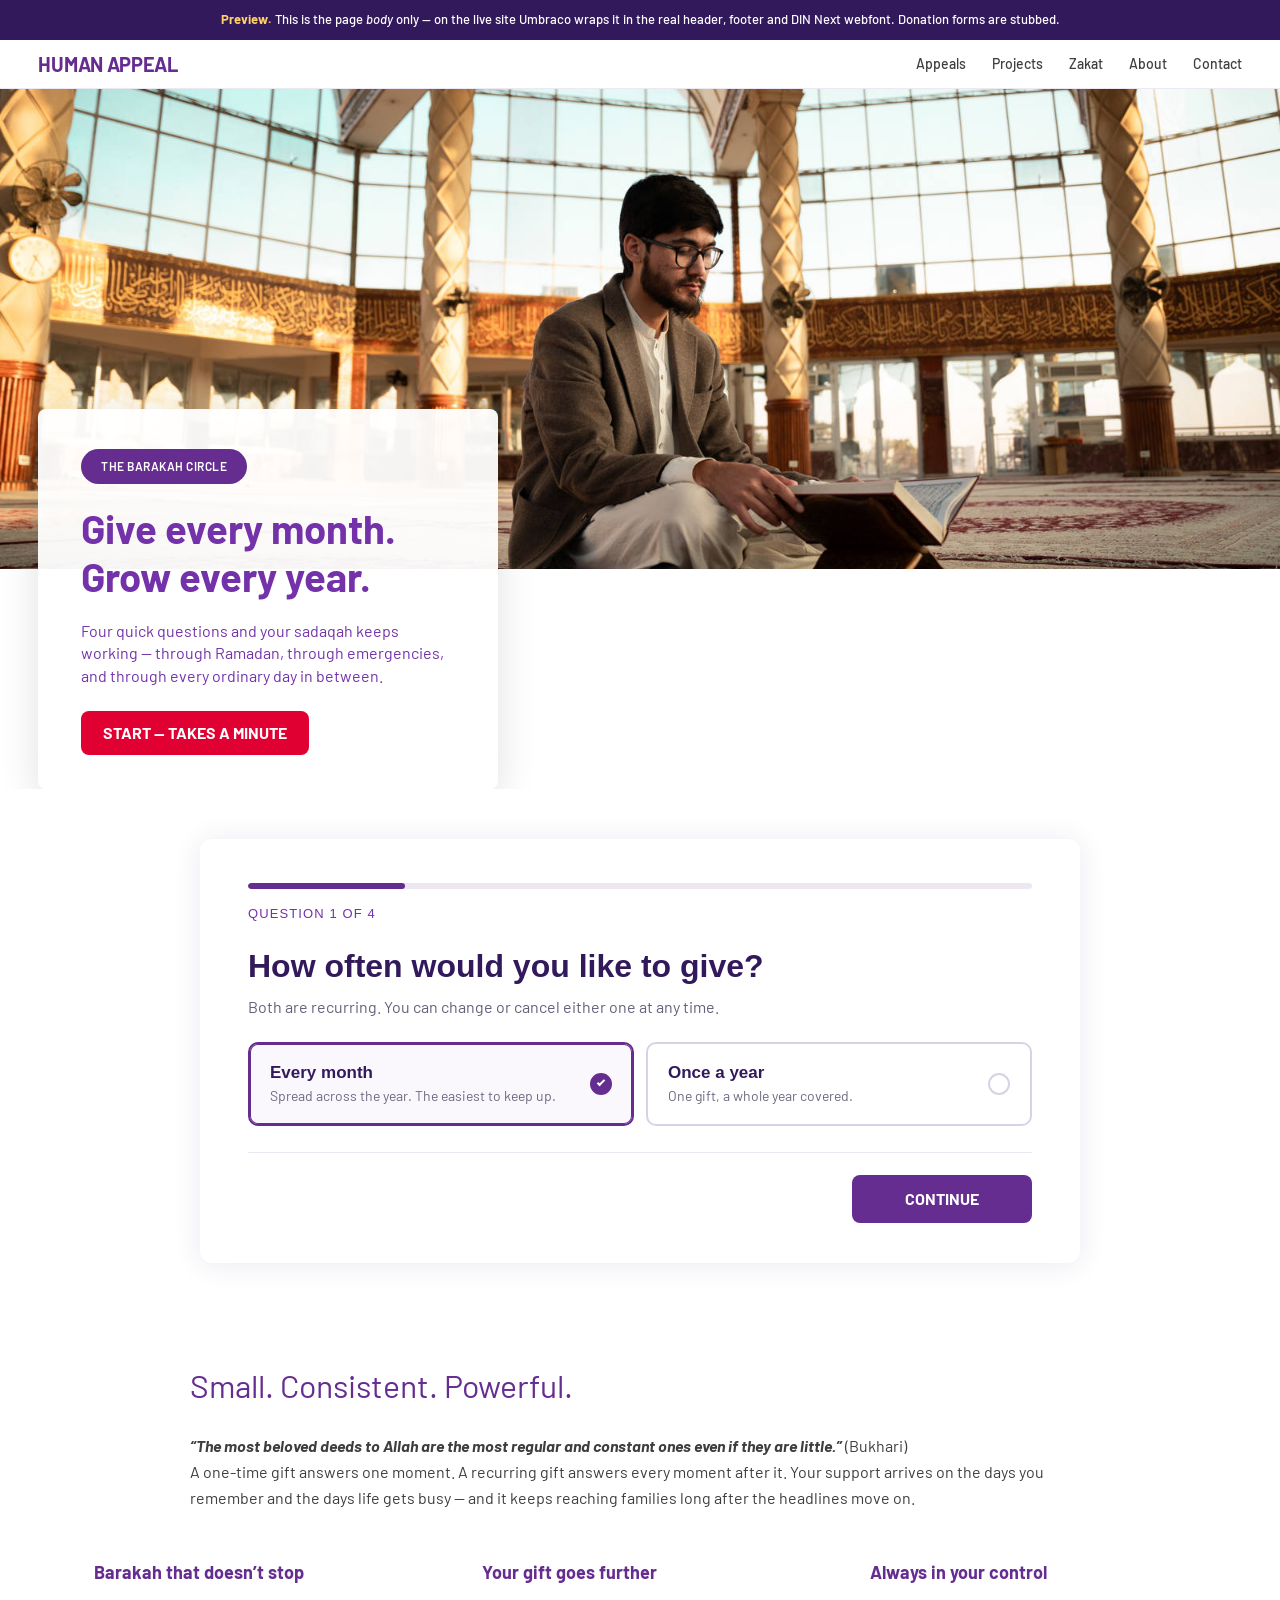
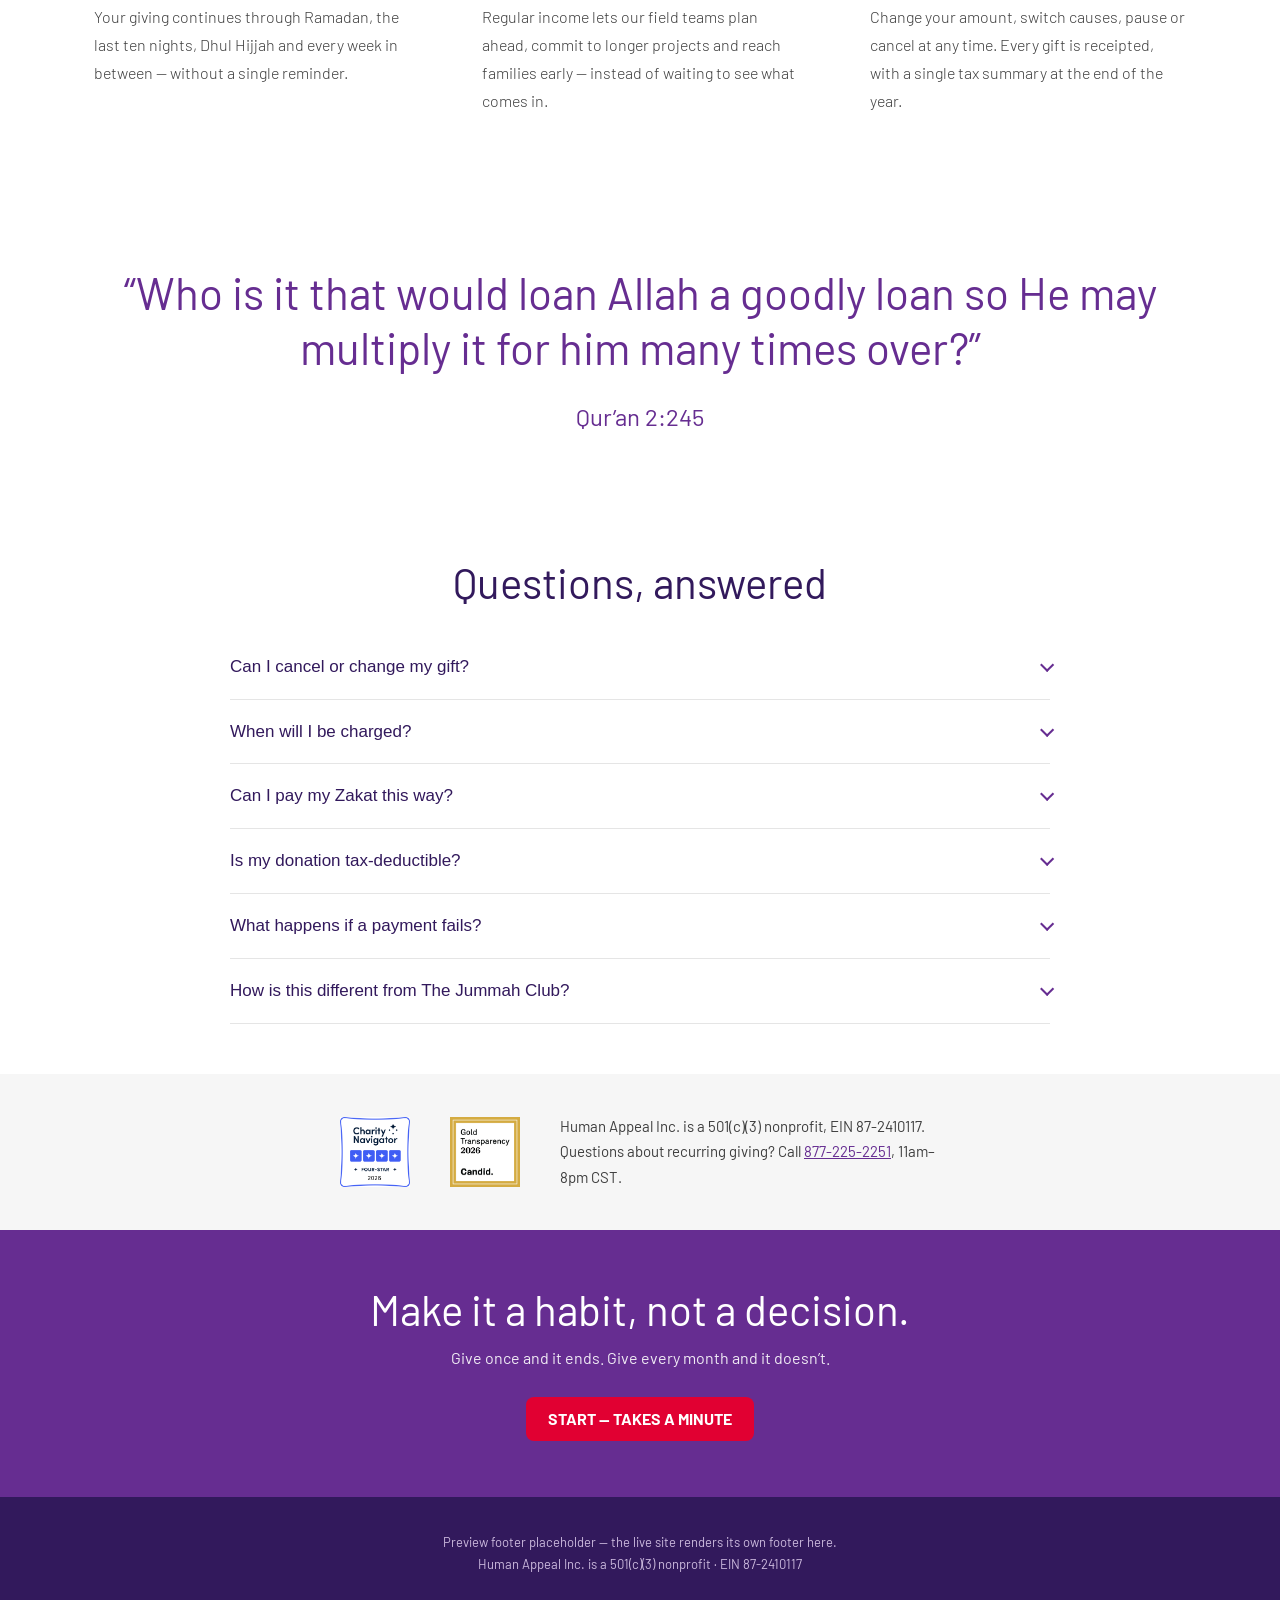
==== commit 37a00862: "Rework the page into a four-question guided flow Replaces the long scroll of seven cause cards and a" ====
--- a/preview/index.html
+++ b/preview/index.html
@@ -251,19 +251,18 @@
 <style>
 /* ============================ new block styles ============================ */
 /* ==========================================================================
-   Recurring Giving block — "The Barakah Circle"
+   The Barakah Circle — guided recurring-giving flow
    Human Appeal USA
    --------------------------------------------------------------------------
-   Only NEW styles live here. Everything else on the page reuses the existing
-   theme classes already shipped by the site:
-     .wrap .grid .grid--1-12 .grid__item--span-8 .spacer .h1 .h2 .h3
+   Only NEW styles live here. Everything else on the page reuses theme classes
+   the site already ships:
+     .wrap .h1 .h2 .h3 .spacer .is-sans .is-sans-bold .is-sans-medium
+     .text-color--primary .text-color--primary-darker .text--center
      .button .button--primary .button--brand-primary .button--action
-     .text-color--primary .text-color--primary-darker .is-sans .is-sans-bold
-     .steps .full-width-slider .list-to-grid-text .pull-quote
-   Brand tokens taken from /css/theme-*.css:
-     primary #662d91 · primary-darker #32195c · primary-light #7332aa
-     brand-secondary #ed1846 · cta #e10032 · green #00b37d
-     primary-lighter #ede7f2 · grey #f6f6f6 · body #3e3e3e
+     .full-width-slider .list-to-grid-text .pull-quote
+   Brand tokens read off the live /css/theme-*.css:
+     primary #662d91 · darker #32195c · light #7332aa · lighter #ede7f2
+     brand-secondary #ed1846 · cta #e10032 · green #00b37d · grey #f6f6f6
    ========================================================================== */
 
 .recurring-giving {
@@ -275,434 +274,434 @@
   --rg-cta: #e10032;
   --rg-green: #00b